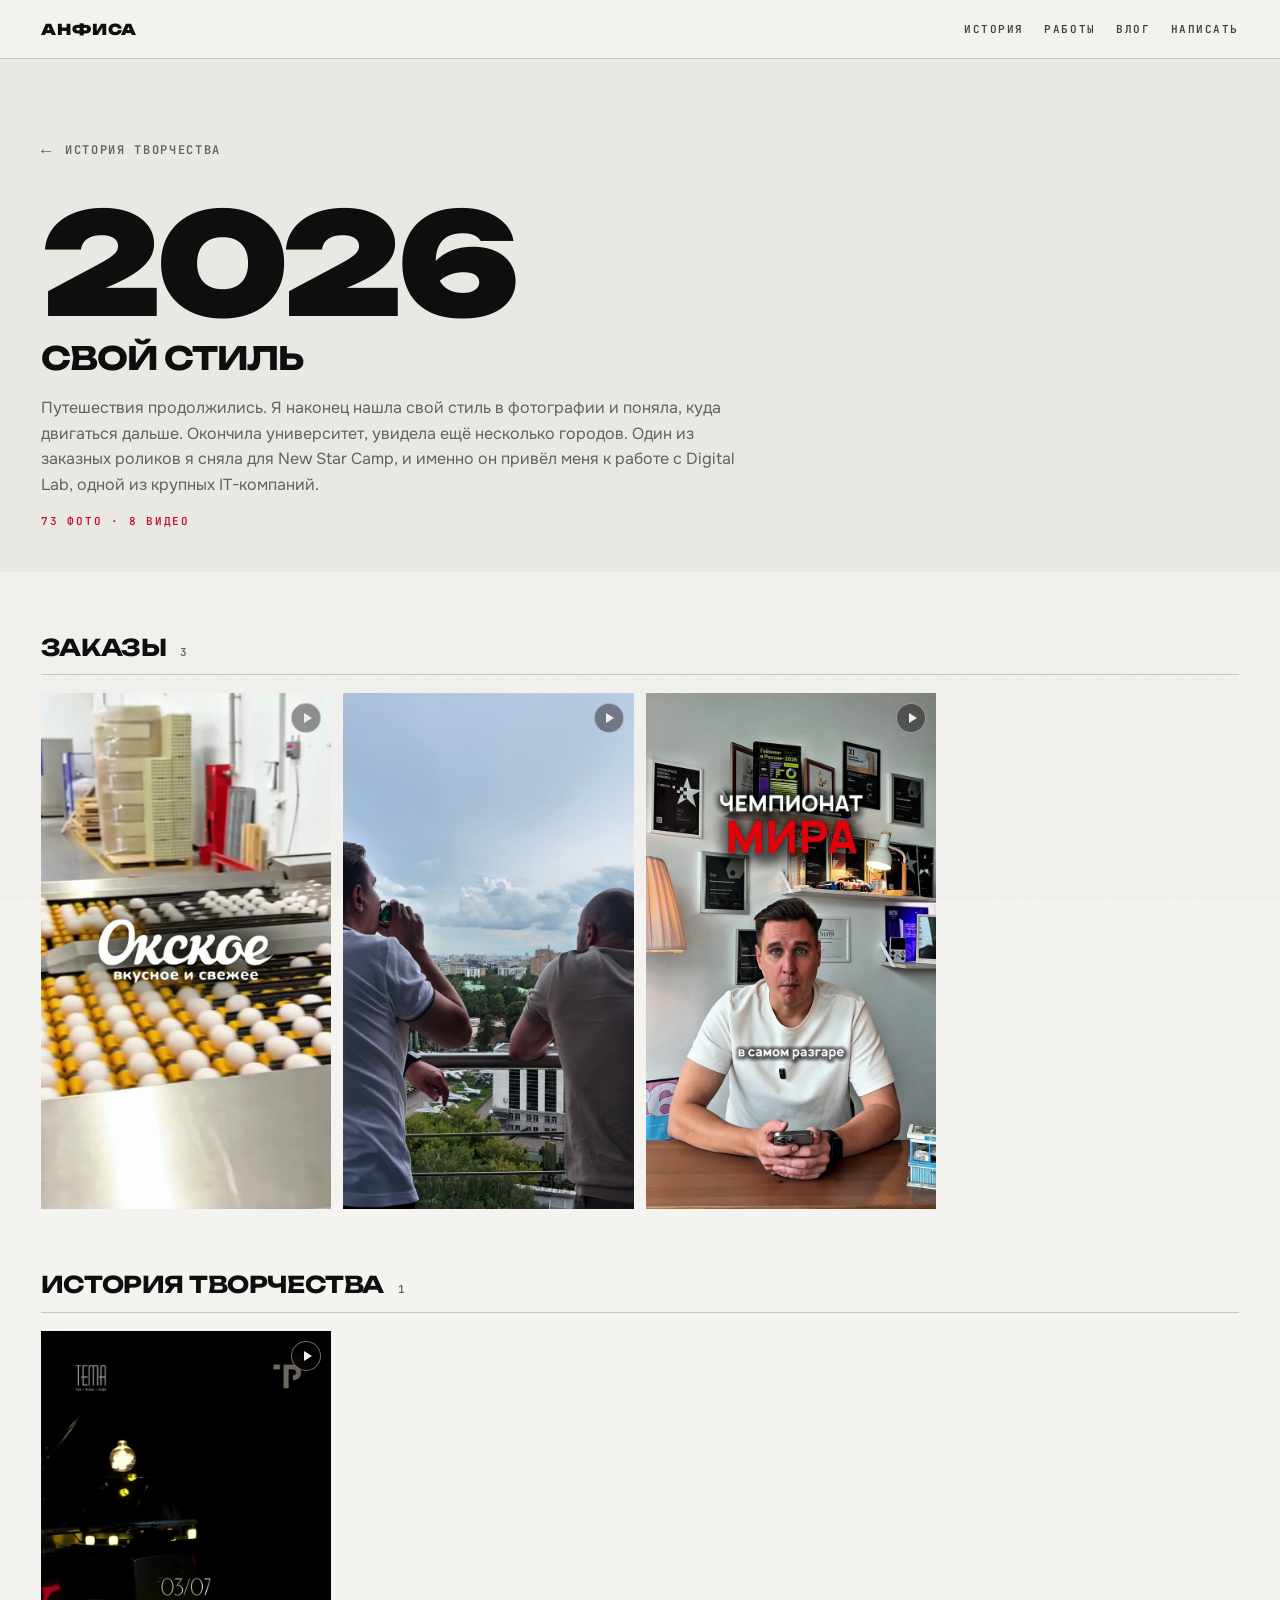
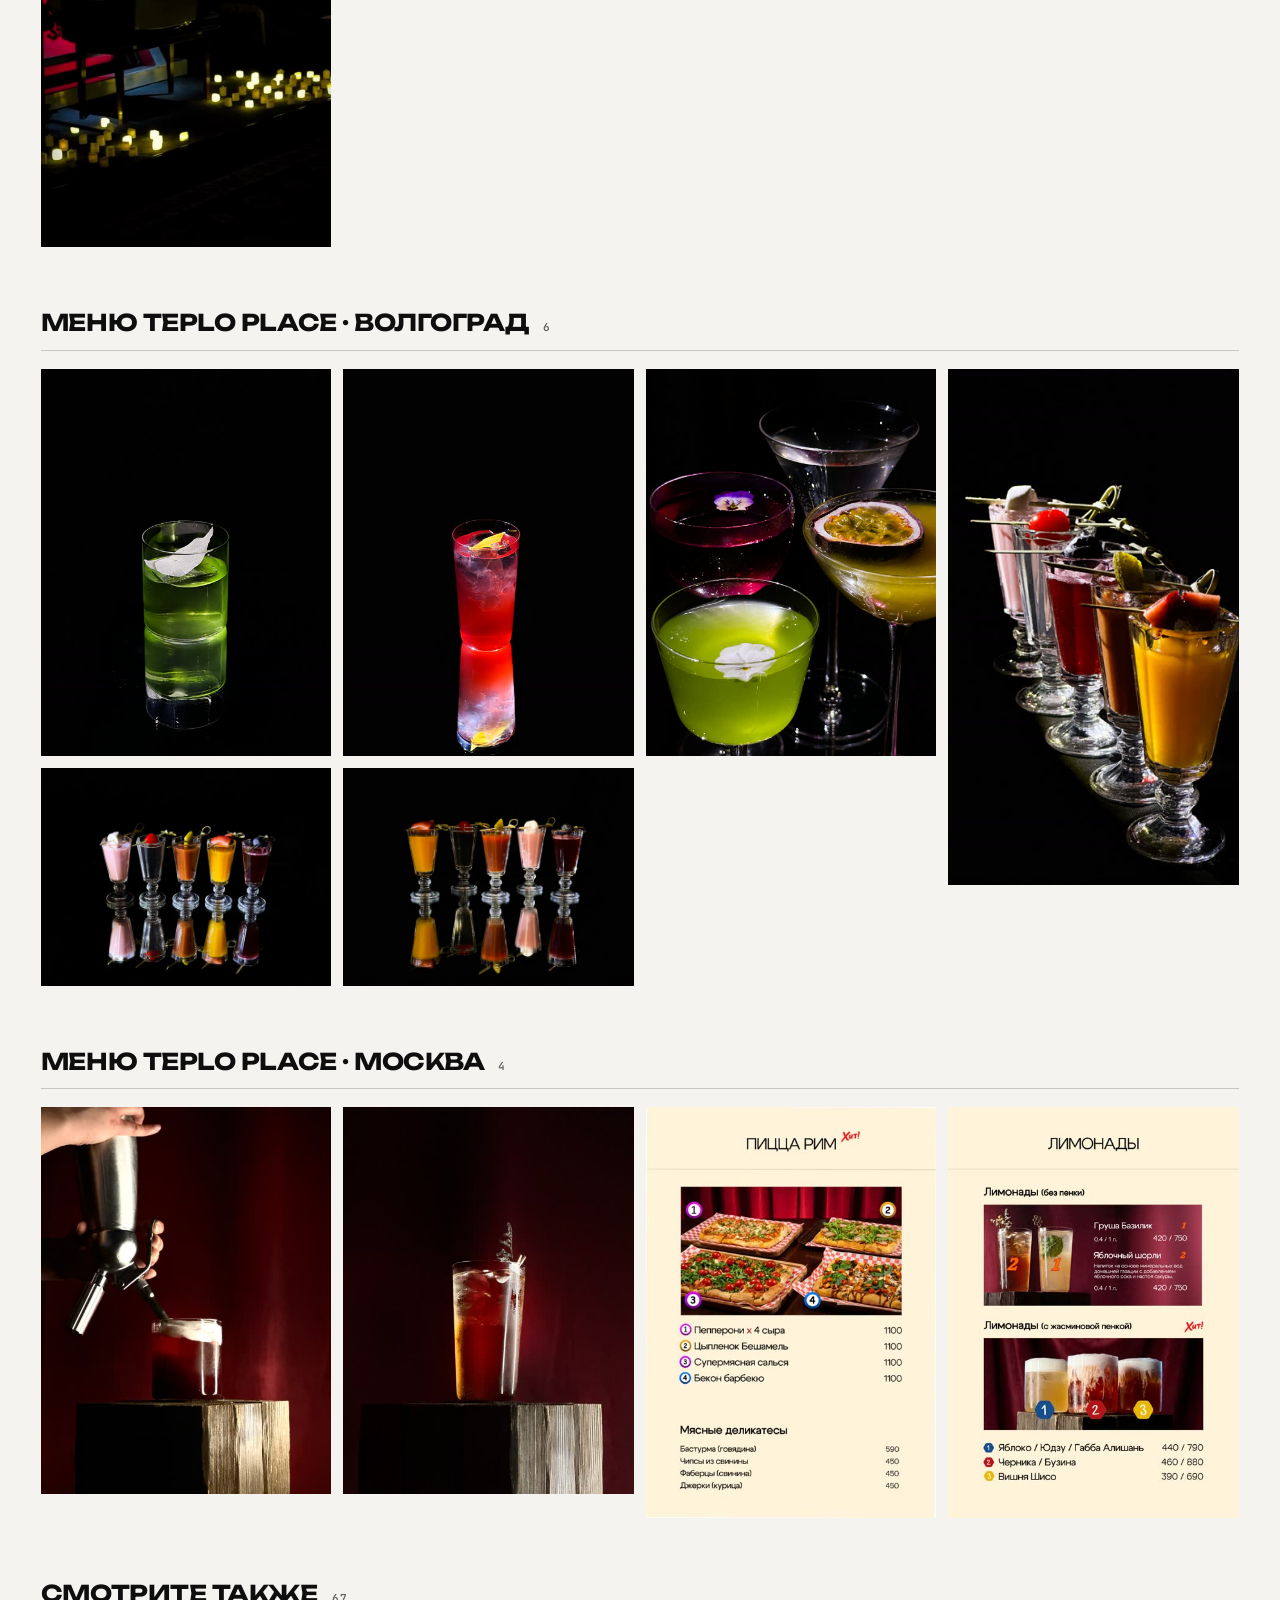
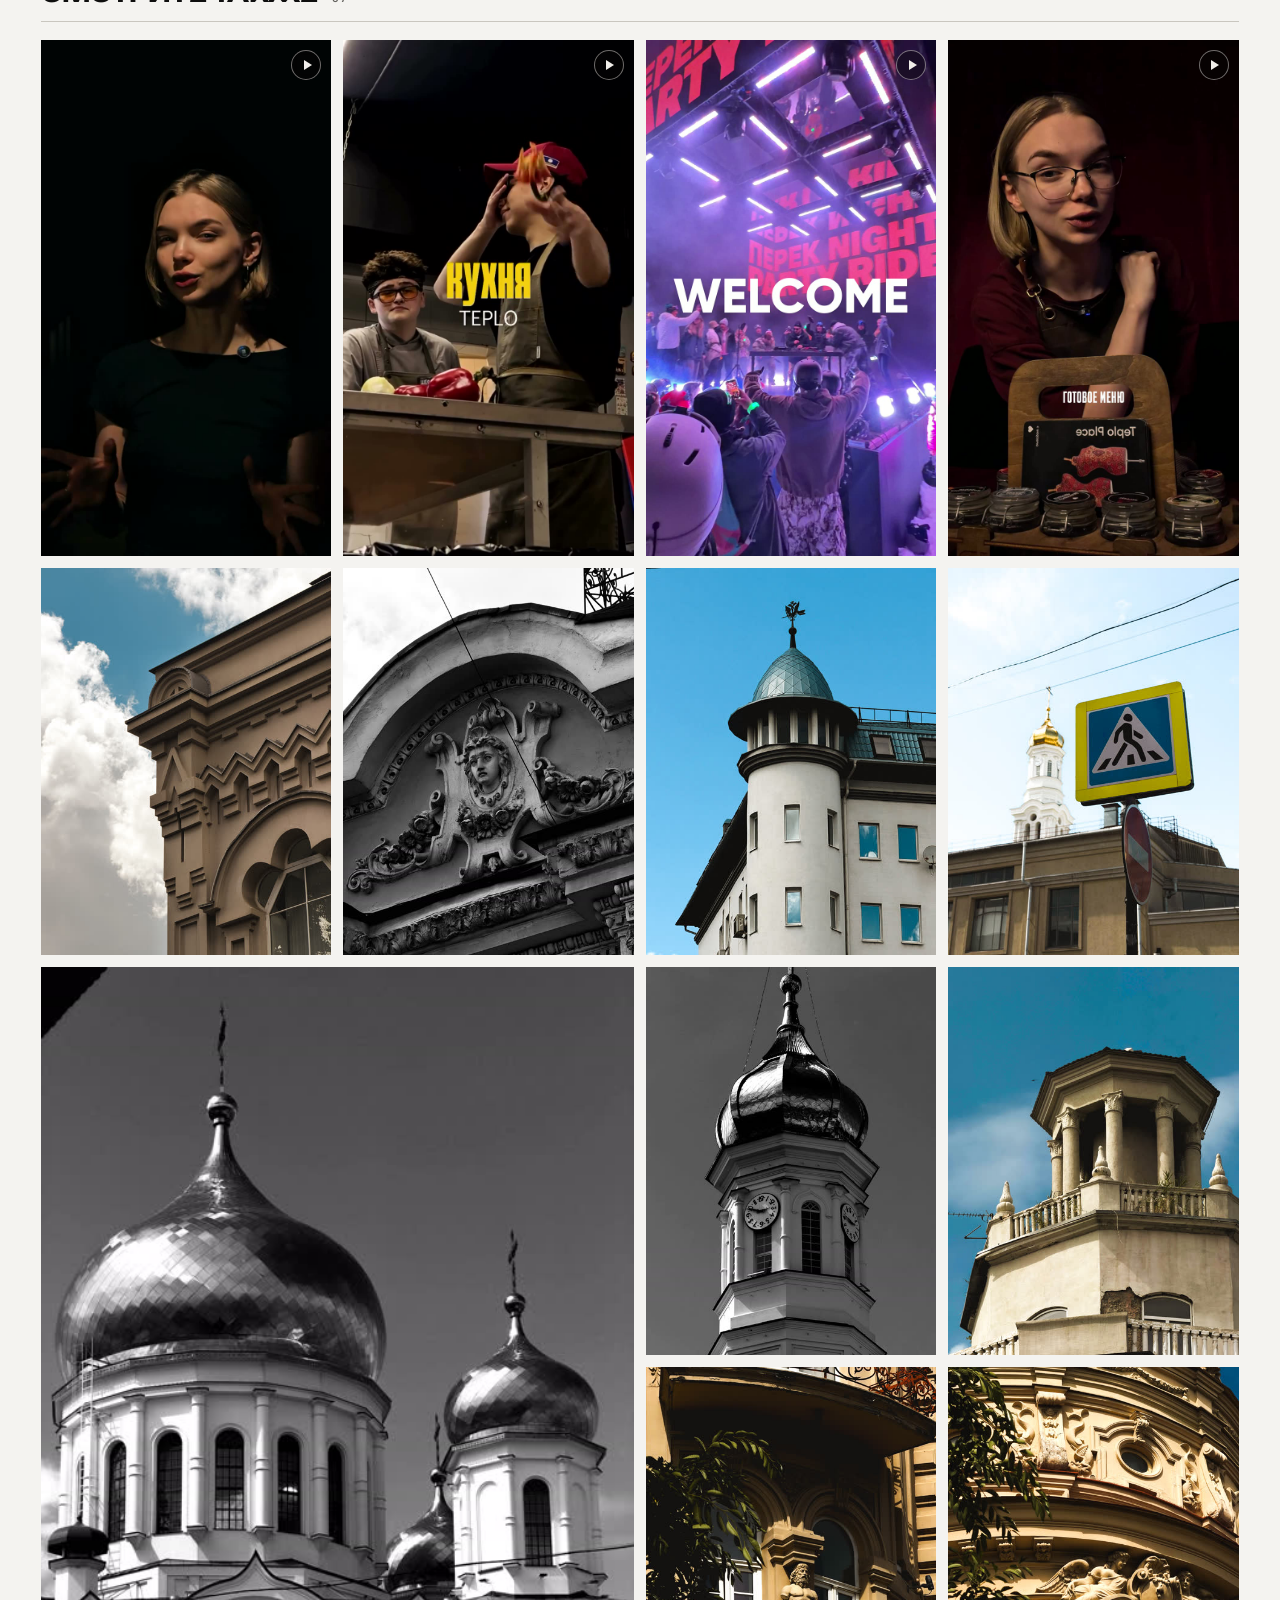
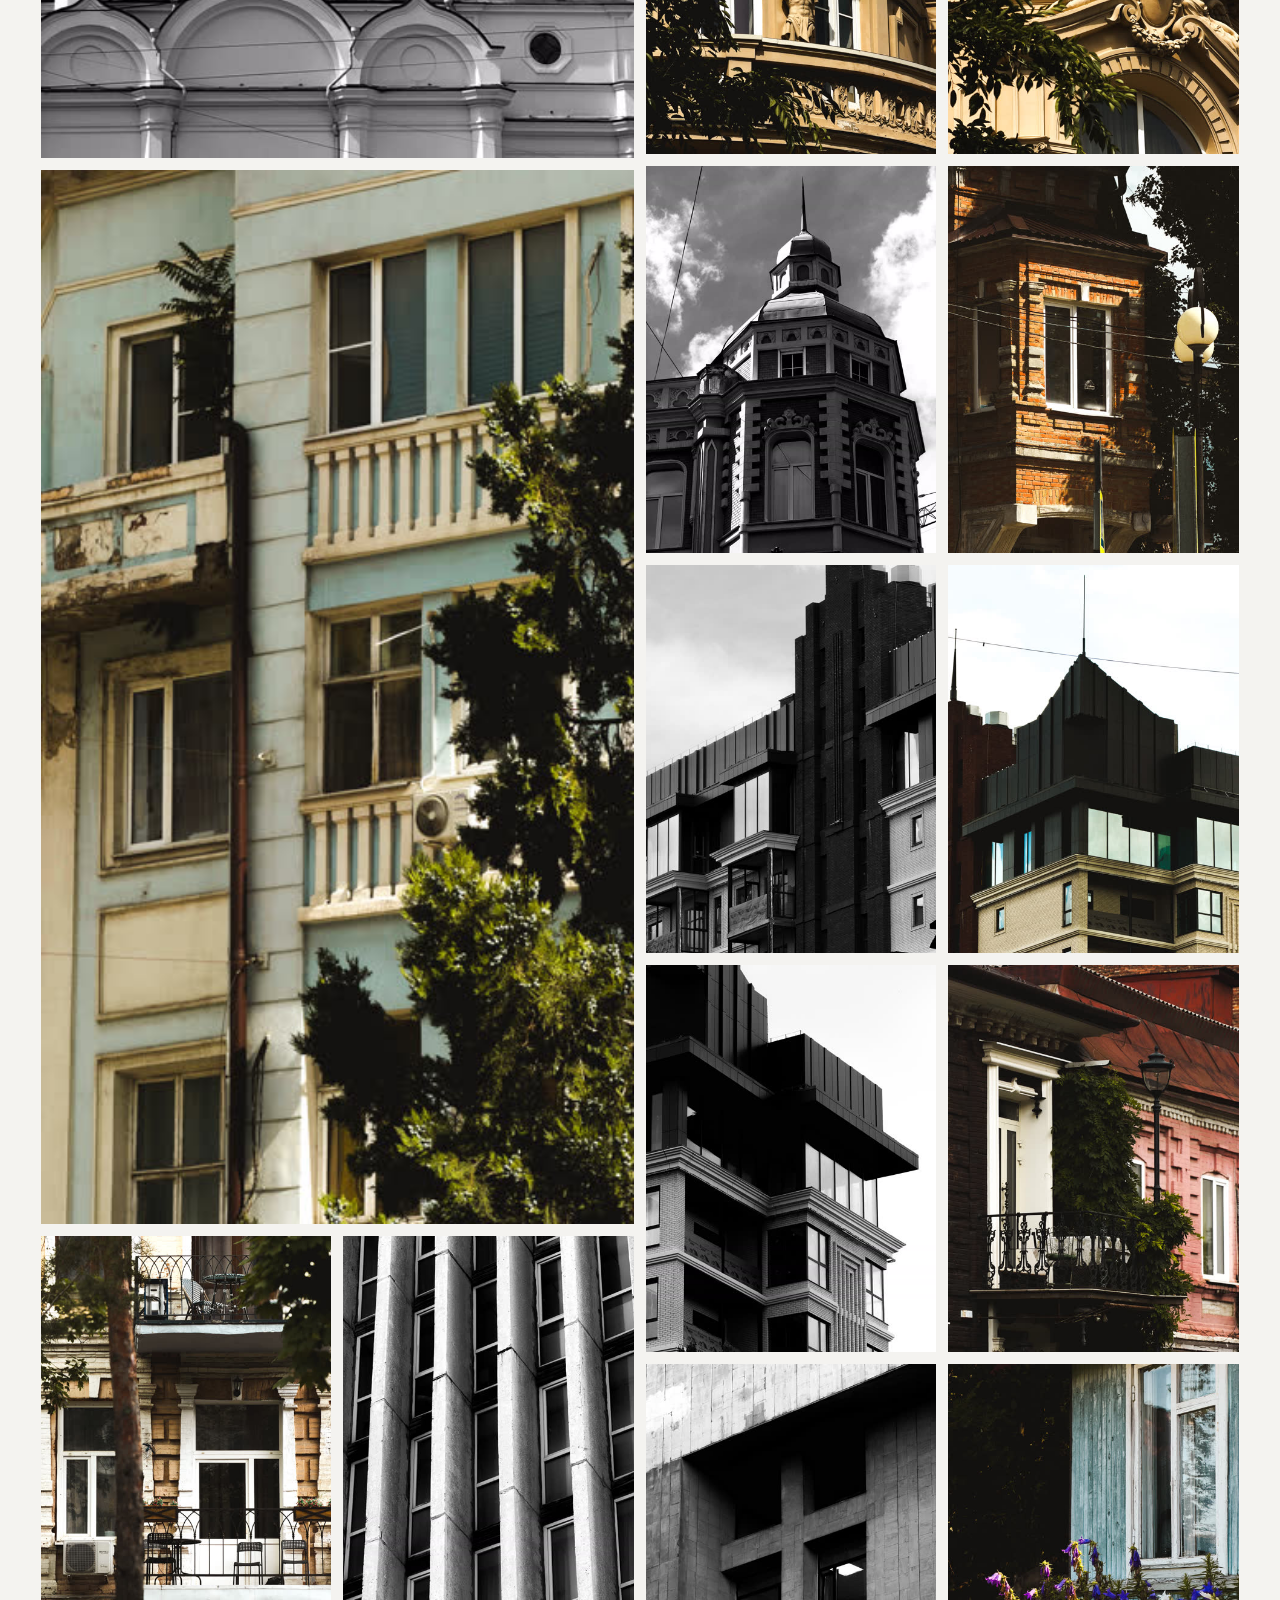
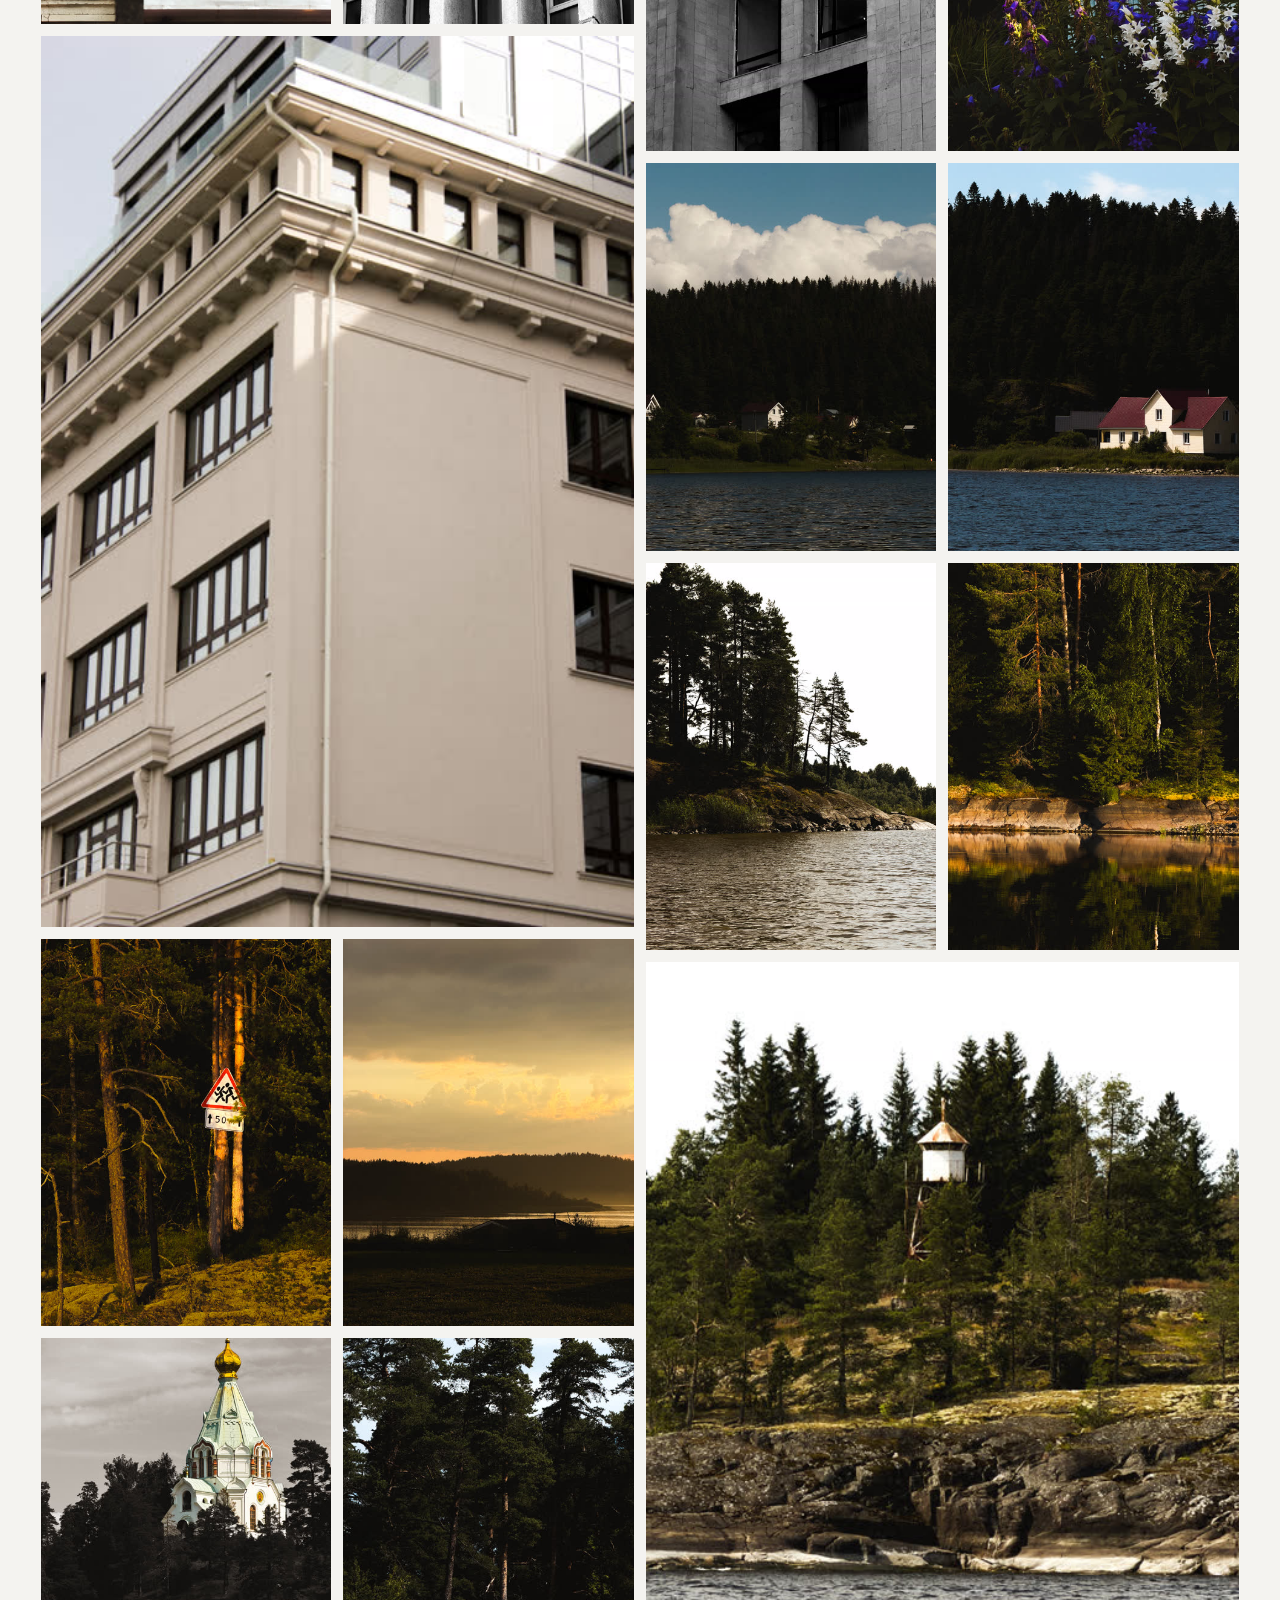
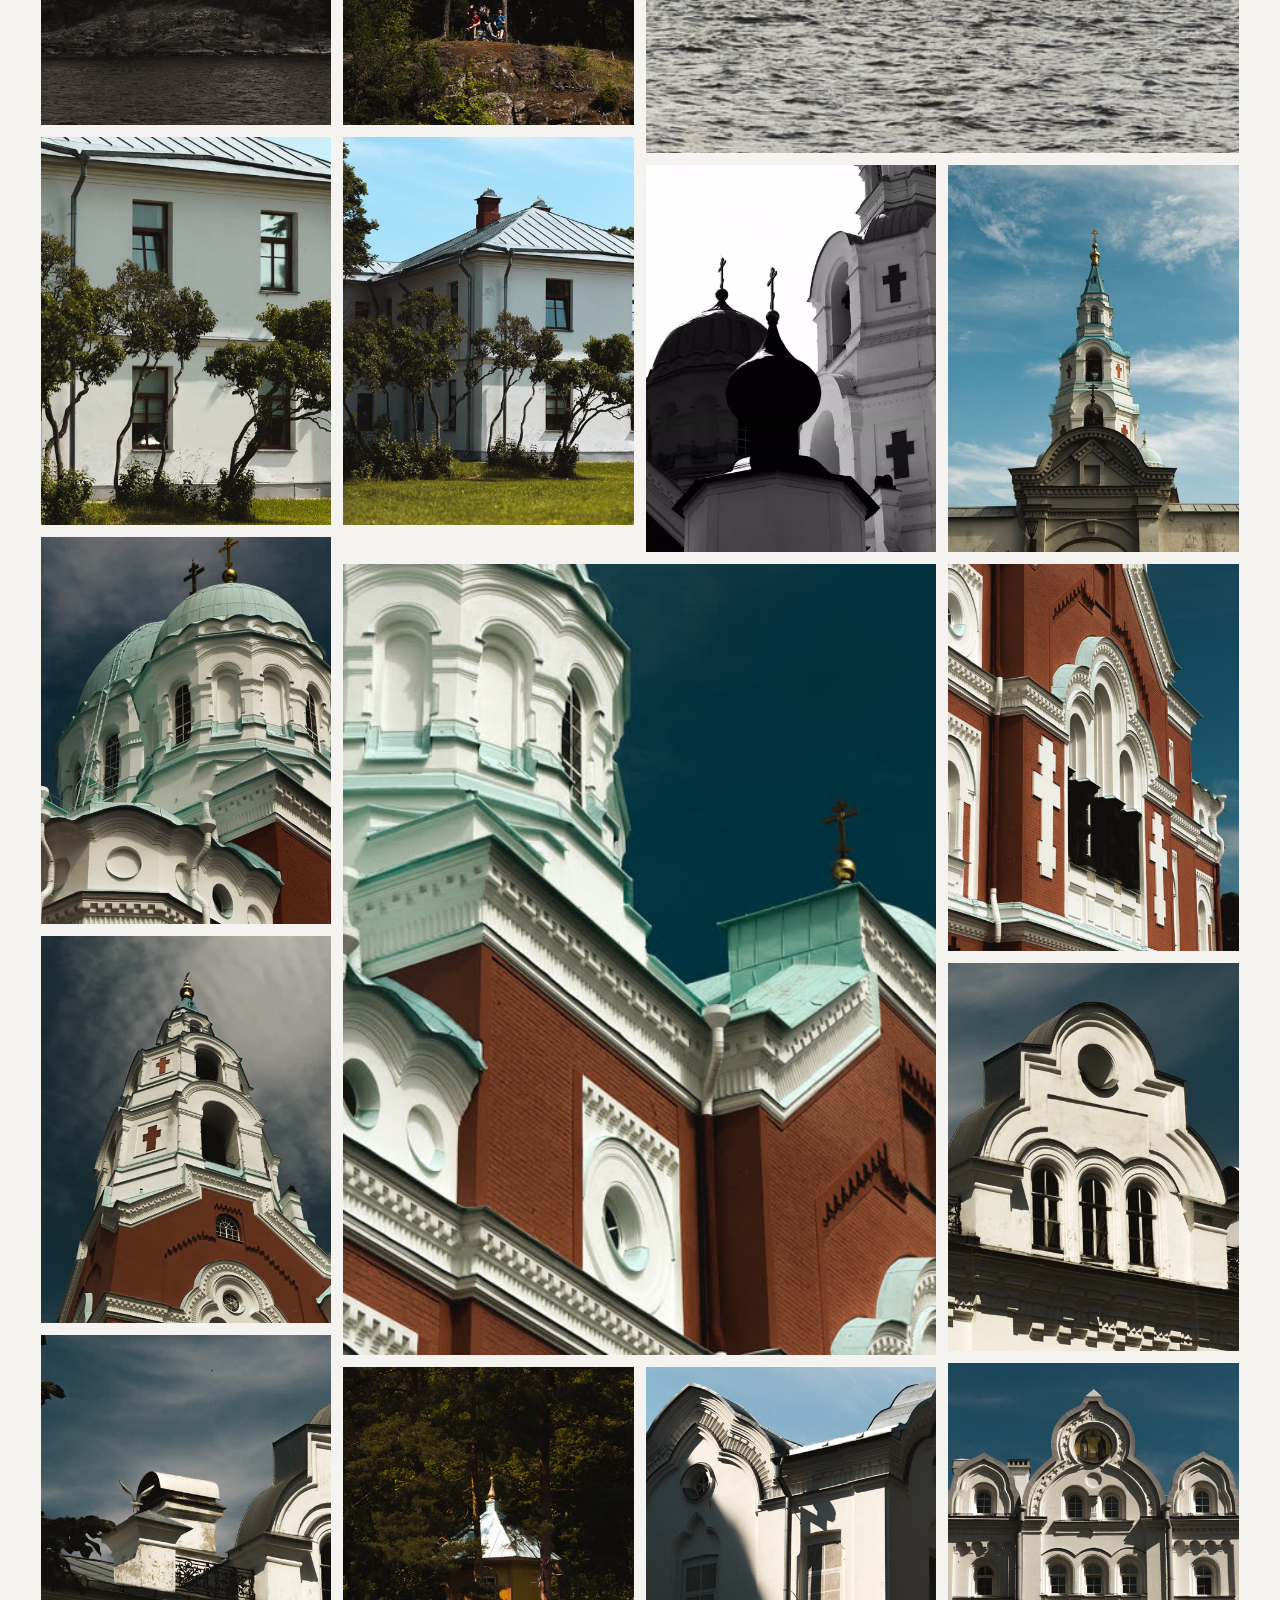
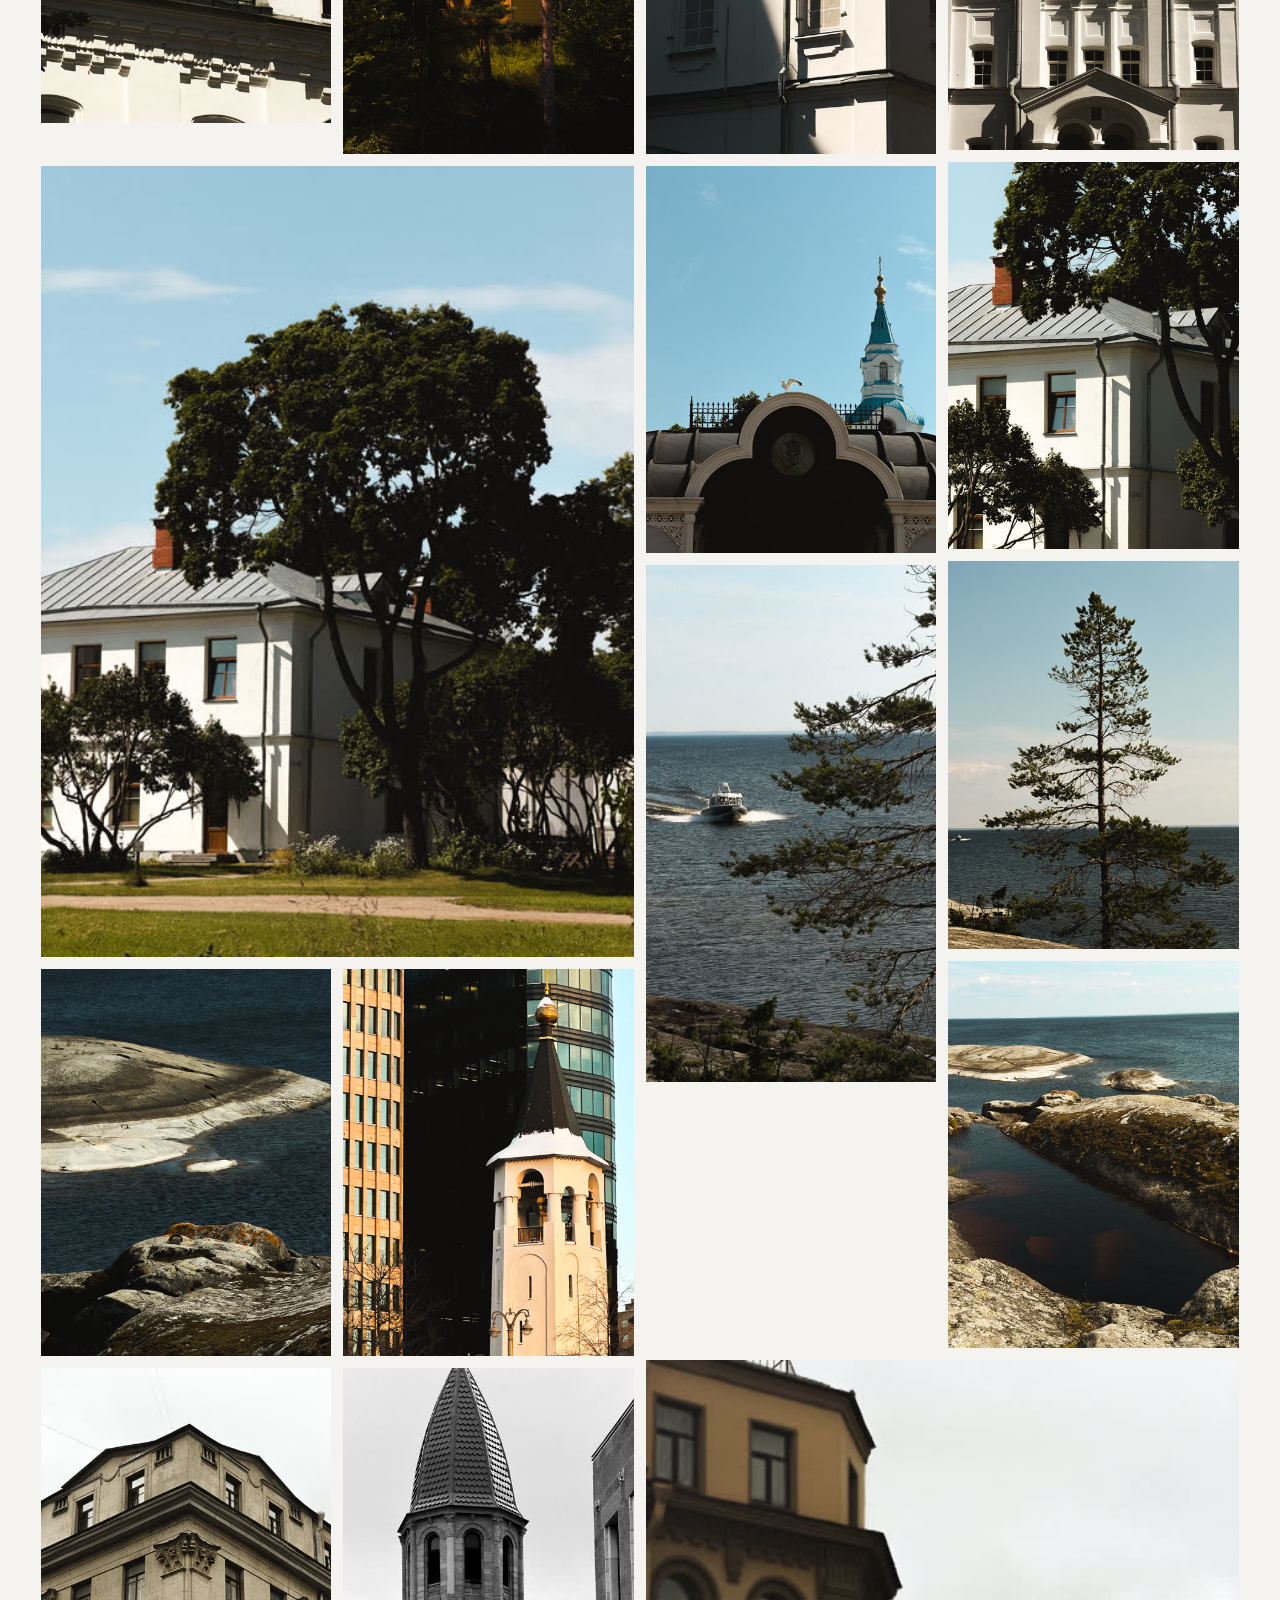
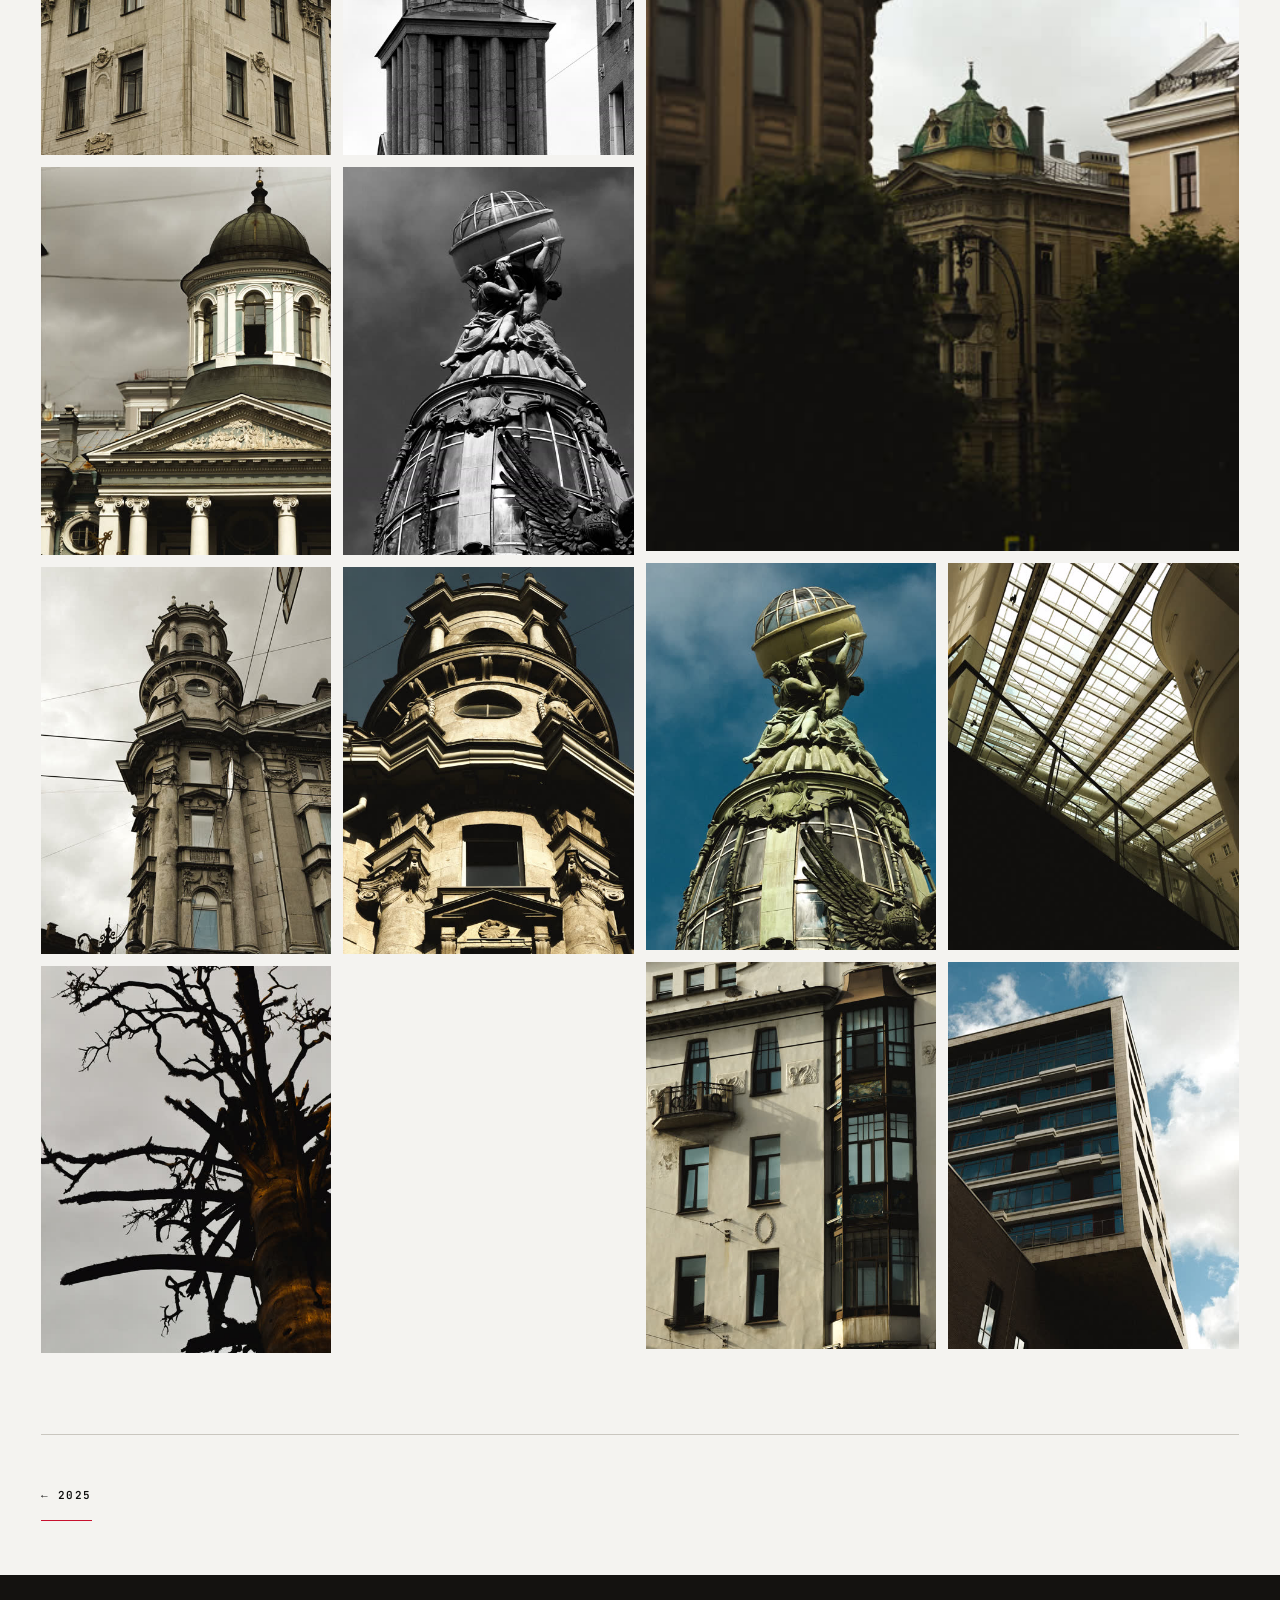
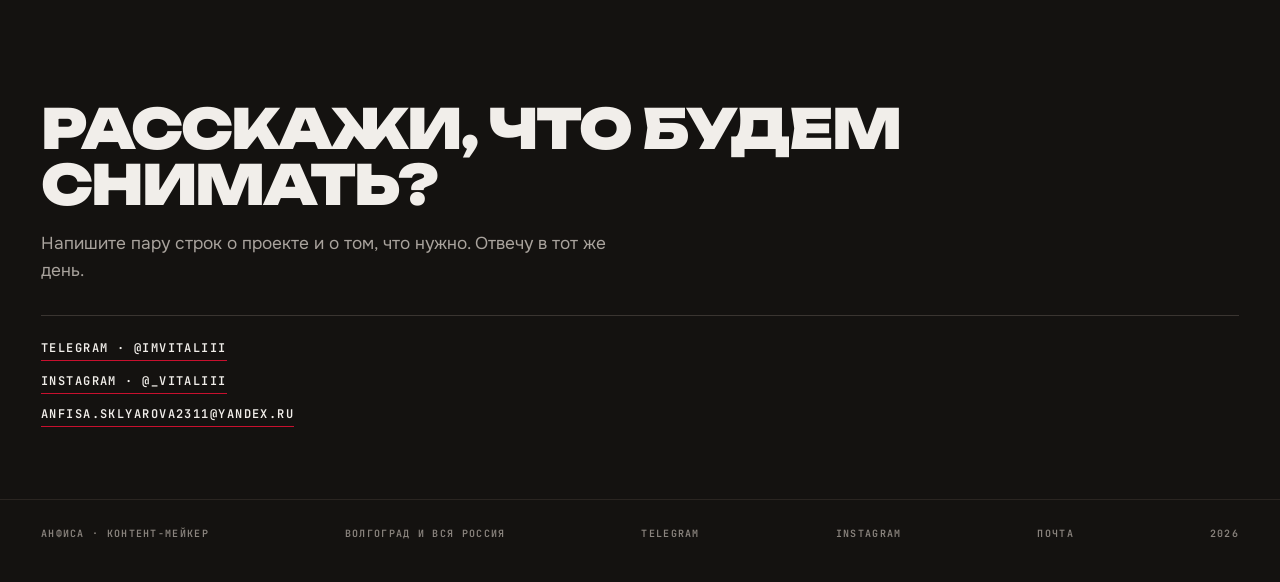
==== year.html @ 088d8d73 "Initial commit" ====
<!doctype html>
<html lang="ru">
<head>
<meta charset="utf-8">
<meta name="viewport" content="width=device-width, initial-scale=1">
<title>Год · Анфиса, дневник творчества</title>
<meta name="description" content="Работы Анфисы за год: фотографии и видео из дневника творчества.">
<meta name="theme-color" content="#F4F3F0">
<link rel="icon" href="data:image/svg+xml,%3Csvg xmlns='http://www.w3.org/2000/svg' viewBox='0 0 32 32'%3E%3Crect width='32' height='32' rx='7' fill='%23141210'/%3E%3Ccircle cx='16' cy='16' r='9' fill='none' stroke='%23F4F3F0' stroke-width='1.6'/%3E%3Cpath d='M13.5 11.6l7 4.4-7 4.4z' fill='%23C8102E'/%3E%3C/svg%3E">
<link rel="stylesheet" href="assets/fonts.css">
<link rel="stylesheet" href="assets/site.css">
</head>
<body class="page-year">
<a class="skip" href="#main">К содержанию</a>
<div class="grain" aria-hidden="true"></div>

<nav class="nav solid" id="nav">
  <div class="wrap nav-in">
    <a class="nav-mark" href="index.html">АНФИСА</a>
    <div class="nav-links">
      <a href="index.html#story">История</a>
      <a href="index.html#also" class="opt">Работы</a>
      <a href="index.html#vlog" class="opt">Влог</a>
      <a href="index.html#contact">Написать</a>
    </div>
  </div>
</nav>

<main id="main" tabindex="-1">

  <header class="year-head">
    <div class="wrap">
      <a class="year-back" href="index.html#story"><span class="year-back-arrow" aria-hidden="true">←</span>История творчества</a>
      <p class="year-num" id="yearTitle">2026</p>
      <h1 class="year-h1" id="yearHead">Год</h1>
      <p class="year-text" id="yearText"></p>
      <p class="year-count" id="yearCount"></p>
    </div>
  </header>

  <div class="wrap">
    <div id="yearFeed"></div>
    <nav class="year-nav" id="yearNav" aria-label="Соседние годы"></nav>
  </div>

  <section class="cta dark" id="contact">
    <div class="wrap">
      <h2 class="h2">Расскажи, что будем снимать?</h2>
      <p class="lede">Напишите пару строк о проекте и о том, что нужно. Отвечу в тот же день.</p>
      <div class="direct">
        <a href="https://t.me/Imvitaliii" target="_blank" rel="noopener">Telegram · @Imvitaliii</a>
        <a href="https://www.instagram.com/_vitaliii" target="_blank" rel="noopener">Instagram · @_vitaliii</a>
        <a href="mailto:anfisa.sklyarova2311@yandex.ru">anfisa.sklyarova2311@yandex.ru</a>
      </div>
    </div>
  </section>

</main>

<footer>
  <div class="wrap foot">
    <span>Анфиса · контент-мейкер</span>
    <span>Волгоград и вся Россия</span>
    <a href="https://t.me/Imvitaliii" target="_blank" rel="noopener">Telegram</a>
    <a href="https://www.instagram.com/_vitaliii" target="_blank" rel="noopener">Instagram</a>
    <a href="mailto:anfisa.sklyarova2311@yandex.ru">Почта</a>
    <span>2026</span>
  </div>
</footer>

<div class="viewer" id="viewer" role="dialog" aria-modal="true" aria-label="Просмотр работы"></div>

<script src="assets/data.js"></script>
<script src="assets/app.js" defer></script>
</body>
</html>
---- assets/fonts.css ----
@font-face{font-family:'Unbounded';font-style:normal;font-weight:700;font-display:swap;src:url('fonts/unbounded-700-cyrillic.woff2') format('woff2');unicode-range:U+0301, U+0400-045F, U+0490-0491, U+04B0-04B1, U+2116}
@font-face{font-family:'Unbounded';font-style:normal;font-weight:700;font-display:swap;src:url('fonts/unbounded-700-latin.woff2') format('woff2');unicode-range:U+0000-00FF, U+0131, U+0152-0153, U+02BB-02BC, U+02C6, U+02DA, U+02DC, U+0304, U+0308, U+0329, U+2000-206F, U+20AC, U+2122, U+2191, U+2193, U+2212, U+2215, U+FEFF, U+FFFD}
@font-face{font-family:'Unbounded';font-style:normal;font-weight:900;font-display:swap;src:url('fonts/unbounded-900-cyrillic.woff2') format('woff2');unicode-range:U+0301, U+0400-045F, U+0490-0491, U+04B0-04B1, U+2116}
@font-face{font-family:'Unbounded';font-style:normal;font-weight:900;font-display:swap;src:url('fonts/unbounded-900-latin.woff2') format('woff2');unicode-range:U+0000-00FF, U+0131, U+0152-0153, U+02BB-02BC, U+02C6, U+02DA, U+02DC, U+0304, U+0308, U+0329, U+2000-206F, U+20AC, U+2122, U+2191, U+2193, U+2212, U+2215, U+FEFF, U+FFFD}
@font-face{font-family:'Onest';font-style:normal;font-weight:400;font-display:swap;src:url('fonts/onest-400-cyrillic.woff2') format('woff2');unicode-range:U+0301, U+0400-045F, U+0490-0491, U+04B0-04B1, U+2116}
@font-face{font-family:'Onest';font-style:normal;font-weight:400;font-display:swap;src:url('fonts/onest-400-latin.woff2') format('woff2');unicode-range:U+0000-00FF, U+0131, U+0152-0153, U+02BB-02BC, U+02C6, U+02DA, U+02DC, U+0304, U+0308, U+0329, U+2000-206F, U+20AC, U+2122, U+2191, U+2193, U+2212, U+2215, U+FEFF, U+FFFD}
@font-face{font-family:'Onest';font-style:normal;font-weight:600;font-display:swap;src:url('fonts/onest-600-cyrillic.woff2') format('woff2');unicode-range:U+0301, U+0400-045F, U+0490-0491, U+04B0-04B1, U+2116}
@font-face{font-family:'Onest';font-style:normal;font-weight:600;font-display:swap;src:url('fonts/onest-600-latin.woff2') format('woff2');unicode-range:U+0000-00FF, U+0131, U+0152-0153, U+02BB-02BC, U+02C6, U+02DA, U+02DC, U+0304, U+0308, U+0329, U+2000-206F, U+20AC, U+2122, U+2191, U+2193, U+2212, U+2215, U+FEFF, U+FFFD}
@font-face{font-family:'JetBrains Mono';font-style:normal;font-weight:400;font-display:swap;src:url('fonts/jetbrains-mono-400-cyrillic.woff2') format('woff2');unicode-range:U+0301, U+0400-045F, U+0490-0491, U+04B0-04B1, U+2116}
@font-face{font-family:'JetBrains Mono';font-style:normal;font-weight:400;font-display:swap;src:url('fonts/jetbrains-mono-400-latin.woff2') format('woff2');unicode-range:U+0000-00FF, U+0131, U+0152-0153, U+02BB-02BC, U+02C6, U+02DA, U+02DC, U+0304, U+0308, U+0329, U+2000-206F, U+20AC, U+2122, U+2191, U+2193, U+2212, U+2215, U+FEFF, U+FFFD}
@font-face{font-family:'JetBrains Mono';font-style:normal;font-weight:600;font-display:swap;src:url('fonts/jetbrains-mono-600-cyrillic.woff2') format('woff2');unicode-range:U+0301, U+0400-045F, U+0490-0491, U+04B0-04B1, U+2116}
@font-face{font-family:'JetBrains Mono';font-style:normal;font-weight:600;font-display:swap;src:url('fonts/jetbrains-mono-600-latin.woff2') format('woff2');unicode-range:U+0000-00FF, U+0131, U+0152-0153, U+02BB-02BC, U+02C6, U+02DA, U+02DC, U+0304, U+0308, U+0329, U+2000-206F, U+20AC, U+2122, U+2191, U+2193, U+2212, U+2215, U+FEFF, U+FFFD}
@font-face{font-family:'Marck Script';font-style:normal;font-weight:400;font-display:swap;src:url('fonts/marck-script-400-cyrillic.woff2') format('woff2');unicode-range:U+0301, U+0400-045F, U+0490-0491, U+04B0-04B1, U+2116}
@font-face{font-family:'Marck Script';font-style:normal;font-weight:400;font-display:swap;src:url('fonts/marck-script-400-latin.woff2') format('woff2');unicode-range:U+0000-00FF, U+0131, U+0152-0153, U+02BB-02BC, U+02C6, U+02DA, U+02DC, U+0304, U+0308, U+0329, U+2000-206F, U+20AC, U+2122, U+2191, U+2193, U+2212, U+2215, U+FEFF, U+FFFD}
---- assets/site.css ----
/* ============================================================
   АНФИСА. Контент-мейкер
   Дневник творчества. Тёплое полотно, тёмные полосы, цвет живёт
   в кадрах. Ноль библиотек: всё едет на transform и opacity.
   ============================================================ */

*,*::before,*::after{margin:0;padding:0;box-sizing:border-box}

:root{
  --canvas:#F4F3F0;
  --panel:#EAE8E3;
  --dark:#141210;
  --dark-2:#1E1A17;
  --ink:#0E0E0E;
  --ink-soft:#63625E;
  --rule:#C9C6BF;
  --rule-strong:#8C8880;
  --bordeaux:#6E1420;
  --bordeaux-hover:#8A1A29;
  --red:#C8102E;
  --paper:#F1EEEA;
  --paper-soft:#A9A39D;

  --display:'Unbounded',Impact,'Arial Narrow',sans-serif;
  --body:'Onest',system-ui,sans-serif;
  --mono:'JetBrains Mono',ui-monospace,Consolas,monospace;
  --hand:'Marck Script','Segoe Script',cursive;

  --ease:cubic-bezier(.22,.61,.36,1);
  --ease-soft:cubic-bezier(.4,0,.2,1);

  --gut:clamp(16px,3.2vw,48px);
  --tshadow:0 1px 2px rgba(8,6,5,.9),0 3px 14px rgba(8,6,5,.75),0 12px 46px rgba(8,6,5,.7);
}

html,body{overflow-x:hidden;overflow-x:clip}
html{scroll-behavior:smooth;-webkit-text-size-adjust:100%}

/* Полоса прокрутки это часть макета, а не деталь браузера: прямоугольная,
   без скруглений и теней, в том же красном, что и все акценты.
   Порядок важен: если задать scrollbar-color, Chrome перестаёт слушать
   ::-webkit-scrollbar и рисует свой скруглённый ползунок. Поэтому свойство
   уходит только тем браузерам, где этих псевдоэлементов нет. */
::-webkit-scrollbar{width:12px;height:12px}
::-webkit-scrollbar-track{background:var(--panel)}
::-webkit-scrollbar-thumb{background:var(--red);border:0;border-radius:0}
::-webkit-scrollbar-thumb:hover{background:var(--bordeaux)}
::-webkit-scrollbar-corner{background:var(--panel)}
@supports not selector(::-webkit-scrollbar){
  html{scrollbar-width:auto;scrollbar-color:var(--red) var(--panel)}
}

body{
  background:var(--canvas);
  color:var(--ink);
  font-family:var(--body);
  font-size:clamp(15px,1.05vw,17px);
  line-height:1.6;
  -webkit-font-smoothing:antialiased;
}

img,video,svg{display:block;max-width:100%}
a{color:inherit}
::selection{background:var(--bordeaux);color:var(--canvas)}
:focus-visible{outline:2px solid var(--red);outline-offset:3px;border-radius:2px}

.skip{
  position:absolute;left:var(--gut);top:-100px;z-index:200;
  background:var(--ink);color:var(--canvas);padding:12px 18px;
  font:600 13px/1 var(--mono);letter-spacing:.06em;
  transition:top .2s var(--ease);
}
.skip:focus{top:12px}
.vh{position:absolute;width:1px;height:1px;overflow:hidden;clip:rect(0 0 0 0);white-space:nowrap}

/* одно зерно на всю страницу, на уровне шёпота */
.grain{
  position:fixed;inset:0;z-index:0;pointer-events:none;
  opacity:.42;mix-blend-mode:multiply;
  background-image:url("data:image/svg+xml,%3Csvg xmlns='http://www.w3.org/2000/svg' width='180' height='180'%3E%3Cfilter id='n'%3E%3CfeTurbulence type='fractalNoise' baseFrequency='.85' numOctaves='3'/%3E%3CfeColorMatrix type='saturate' values='0'/%3E%3C/filter%3E%3Crect width='180' height='180' filter='url(%23n)' opacity='.24'/%3E%3C/svg%3E");
}

/* ---------- шапка ---------- */
/* Шапка сидит в том же .wrap, что и весь контент: имя слева и ссылки справа
   встают ровно на края сетки, а не на края окна. */
.nav{
  position:fixed;top:0;left:0;right:0;z-index:100;
  font:600 11px/1 var(--mono);letter-spacing:.14em;text-transform:uppercase;
  color:var(--paper);
  transition:background .5s var(--ease-soft),border-color .5s var(--ease-soft),color .5s var(--ease-soft);
  border-bottom:1px solid transparent;
}
.nav-in{
  display:flex;align-items:center;justify-content:space-between;
  gap:20px;min-height:clamp(58px,6.4vh,70px);
}
.nav:not(.solid){text-shadow:0 1px 10px rgba(8,6,5,.8)}
.nav.solid{background:rgba(244,243,240,.93);backdrop-filter:blur(14px);border-bottom-color:var(--rule);color:var(--ink);text-shadow:none}
.nav-mark{font-family:var(--display);font-weight:900;font-size:15px;letter-spacing:.06em;text-decoration:none}
.nav-links{display:flex;gap:clamp(12px,1.6vw,26px);align-items:center}
.nav-links a{text-decoration:none;opacity:.78;transition:opacity .25s var(--ease)}
.nav-links a:hover{opacity:1}
@media (max-width:860px){.nav-links .opt{display:none}}

/* ============================================================
   01 ГЕРОЙ: слово между кадром и силуэтом
   Фон и вырезанный силуэт это один и тот же снимок, поэтому у них
   одинаковый object-fit и они совпадают пиксель в пиксель при любом
   размере окна. Между ними лежит ПОРТФОЛИО: буквы уходят Анфисе за
   спину, отсюда вся глубина. Плоской заливки здесь нет нигде.
   ============================================================ */
.hero{position:relative;background:var(--dark);isolation:isolate}
.hero-frame{position:relative;height:100svh;min-height:560px;overflow:hidden}

.hero-bg,.hero-cut{
  position:absolute;inset:0;width:100%;height:100%;
  object-fit:cover;object-position:50% 62%;
}
.hero-bg{z-index:1;filter:saturate(.92) contrast(1.04) brightness(.76)}
.hero-cut{z-index:3;filter:saturate(.98) contrast(1.03)}

/* Затемнение по краям: слово светлое, а красная стена за спиной яркая.
   Верх притушен сильнее, потому что именно там лежат буквы. */
.hero-veil{
  position:absolute;inset:0;z-index:2;pointer-events:none;
  background:
    linear-gradient(to bottom,rgba(10,8,7,.66) 0%,rgba(10,8,7,.3) 40%,rgba(10,8,7,.24) 64%,rgba(10,8,7,.88) 100%),
    radial-gradient(ellipse 120% 90% at 50% 44%,rgba(10,8,7,0) 38%,rgba(10,8,7,.58) 100%);
}

/* Слово во всю ширину сетки. Кегль подбирает скрипт под ширину .wrap,
   поэтому строка садится ровно между полями при любом окне; значение
   в vw это запасной вариант, пока шрифт ещё не измерен. */
.hero-band{position:absolute;z-index:2;left:0;right:0;top:clamp(76px,11vh,132px);pointer-events:none}
.hero-word{
  font-family:var(--display);font-weight:900;text-transform:uppercase;
  font-size:var(--hero-fs,11.4vw);line-height:.8;color:var(--paper);
}
.hero-word .hero-word-in{
  --ls:-.045em;
  display:inline-block;white-space:nowrap;
  letter-spacing:var(--ls);
  /* межбуквенное расстояние ставится и после последней литеры: без этой
     добавки строка при отрицательном трекинге вылезала бы за поле справа */
  padding-right:calc(var(--ls) * -1);
  /* короткая выдавленная грань вниз: объём без единого фильтра */
  text-shadow:
    0 1px 0 #8f8a85,0 2px 0 #7a756f,0 3px 0 #66615c,0 4px 0 #524e49,
    0 5px 0 #3f3c38,0 6px 0 #2e2b28,0 8px 14px rgba(8,6,5,.55),0 18px 40px rgba(8,6,5,.5);
}

/* Подпись, текст и нижняя строка живут в том же .wrap, что и весь сайт:
   левый край подписи совпадает с левым краем заголовков ниже по странице. */
.hero-front{position:absolute;z-index:4;inset:0;pointer-events:none;display:flex}
.hero-front>.wrap{
  width:100%;display:flex;flex-direction:column;justify-content:flex-end;
  padding-bottom:clamp(18px,3vh,30px);
}
.hero-copy{
  max-width:min(34ch,46vw);color:var(--paper);text-shadow:var(--tshadow);
  pointer-events:auto;margin-bottom:clamp(30px,7vh,74px);
}
.hero-sign{font-family:var(--hand);font-size:clamp(38px,5.6vw,76px);line-height:1;margin-bottom:14px}
.hero-lede{font-size:clamp(15px,1.35vw,20px);line-height:1.5}
.hero-copy .btn{margin-top:26px}

.hero-foot{
  display:flex;justify-content:space-between;gap:16px;flex-wrap:wrap;
  font:600 10px/1.4 var(--mono);letter-spacing:.16em;text-transform:uppercase;
  color:rgba(241,238,234,.72);text-shadow:0 1px 8px rgba(8,6,5,.8);
  pointer-events:auto;
}
.hero-foot a{text-decoration:none}
.hero-foot a:hover{color:var(--paper)}

/* На телефоне кадр вертикальный, а снимок горизонтальный: при cover Анфиса
   занимает экран целиком и закрывает слово. Поэтому кадр опускается вниз,
   сверху остаётся тёмная полоса под слово, а голова перекрывает только
   нижнюю грань литер, и приём с глубиной сохраняется. */
@media (max-width:860px){
  .hero-bg,.hero-cut{top:10%;height:90%;object-position:55% 100%}
  /* слово опускается к голове: на узком экране кадр стоит ниже, и без
     этого сдвига буквы висели бы отдельно от Анфисы */
  .hero-band{top:clamp(150px,25vh,240px)}
  .hero-copy{max-width:none}
  .hero-foot .opt{display:none}
}

/* Появление героя: слово стоит на месте с первого кадра, по нему сцена и
   читается. Оживают только силуэт и подпись. */
.hero-cut,.hero-copy>*{opacity:0}
body.ready .hero-cut{animation:cutIn 1.4s var(--ease) .1s forwards}
body.ready .hero-copy>*{animation:copyIn .9s var(--ease) forwards;animation-delay:calc(.42s + .1s * var(--i,0))}
@keyframes cutIn{from{opacity:0;transform:scale(1.06)}to{opacity:1;transform:none}}
@keyframes copyIn{from{opacity:0;transform:translateY(18px)}to{opacity:1;transform:none}}

/* ============================================================
   ОБЩИЕ ЭЛЕМЕНТЫ
   ============================================================ */
main{position:relative;z-index:1}
section{position:relative}
.wrap{max-width:1560px;margin:0 auto;padding:0 var(--gut)}

.kicker{
  font:600 11px/1 var(--mono);letter-spacing:.18em;text-transform:uppercase;
  color:var(--ink-soft);display:flex;align-items:center;gap:12px;
}
.kicker::after{content:"";height:1px;background:var(--rule);flex:1;transform:scaleX(var(--rule-x,0));transform-origin:left;transition:transform 1.1s var(--ease)}
.in .kicker::after{--rule-x:1}

.h2{
  font-family:var(--display);font-weight:900;text-transform:uppercase;
  font-size:clamp(27px,4.3vw,62px);line-height:1;letter-spacing:-.035em;margin-top:18px;
}
.lede{margin-top:18px;font-size:clamp(16px,1.35vw,21px);color:var(--ink-soft);max-width:52ch}

.rise{opacity:0;transform:translateY(26px);transition:opacity .85s var(--ease),transform .85s var(--ease)}
.in .rise{opacity:1;transform:none}
.in .rise:nth-child(2){transition-delay:.08s}
.in .rise:nth-child(3){transition-delay:.16s}
.in .rise:nth-child(4){transition-delay:.24s}
.in.settled .rise,
.in.settled .rise:nth-child(2),
.in.settled .rise:nth-child(3),
.in.settled .rise:nth-child(4){transition-delay:0s !important}

.btn{
  display:inline-flex;align-items:center;justify-content:center;gap:10px;
  background:var(--bordeaux);color:var(--paper);text-decoration:none;
  padding:15px 26px;border:0;cursor:pointer;
  font:600 12px/1 var(--mono);letter-spacing:.14em;text-transform:uppercase;
  transition:background .3s var(--ease),transform .3s var(--ease);
  text-shadow:none;
}
.btn:hover{background:var(--bordeaux-hover);transform:translateY(-2px)}
.btn.ghost{background:transparent;color:var(--ink);border:1px solid var(--rule-strong)}
.btn.ghost:hover{background:var(--ink);color:var(--canvas);border-color:var(--ink)}
.dark .btn.ghost{color:var(--paper);border-color:rgba(241,238,234,.45)}
.dark .btn.ghost:hover{background:var(--paper);color:var(--ink);border-color:var(--paper)}
@media (pointer:coarse){.btn{min-height:44px}}

.dark{background:var(--dark);color:var(--paper)}
.dark .kicker{color:var(--paper-soft)}
.dark .kicker::after{background:#3A3531}
.dark .lede{color:var(--paper-soft)}

/* значок ролика: единый для всех сеток */
.play-badge{
  position:absolute;top:10px;right:10px;z-index:2;width:30px;height:30px;
  border:1px solid rgba(241,238,234,.45);border-radius:50%;
  display:grid;place-items:center;background:rgba(8,6,5,.42);backdrop-filter:blur(6px);
  transition:background .3s var(--ease),border-color .3s var(--ease);
}
.play-badge::after{content:"";border-left:8px solid var(--paper);border-top:5px solid transparent;border-bottom:5px solid transparent;margin-left:3px}
.playing .play-badge{background:var(--red);border-color:var(--red)}
@media (pointer:coarse){.play-badge{width:44px;height:44px}}

.tag{
  position:absolute;left:10px;bottom:10px;z-index:2;
  font:600 10px/1 var(--mono);letter-spacing:.12em;text-transform:uppercase;
  background:rgba(8,6,5,.6);border:1px solid rgba(241,238,234,.22);color:var(--paper);
  padding:6px 8px;backdrop-filter:blur(8px);
}

/* ============================================================
   02 ВИДЕО
   ============================================================ */
.video{padding:clamp(80px,12vh,160px) 0}
.v-grid{
  display:grid;gap:clamp(14px,1.8vw,26px);margin-top:clamp(40px,6vh,72px);
  grid-template-columns:repeat(2,1fr);
}
@media (min-width:900px){.v-grid{grid-template-columns:repeat(4,1fr)}}
.v-card{
  position:relative;background:var(--dark-2);overflow:hidden;cursor:pointer;
  border:0;padding:0;width:100%;text-align:left;color:inherit;font:inherit;
  aspect-ratio:9/16;
}
.v-card img,.v-card video{width:100%;height:100%;object-fit:cover}
.v-card video{position:absolute;inset:0;opacity:0;transition:opacity .45s var(--ease)}
.v-card.playing video{opacity:1}
.v-card img{transition:transform 1.1s var(--ease)}
.v-card:hover img{transform:scale(1.04)}
.v-note{margin-top:26px;font:600 10px/1.6 var(--mono);letter-spacing:.12em;text-transform:uppercase;color:#7C7671}

/* ============================================================
   03 ИСТОРИЯ ТВОРЧЕСТВА: диск
   Окна сидят на общем колесе: у всех одна точка вращения далеко внизу,
   поэтому поворот колеса гонит их по дуге. Сам диск занимает блок во всю
   ширину и уходит вниз до его края, а тексты стоят поверх пластины.
   ============================================================ */
.story{padding:clamp(80px,12vh,150px) 0 0;overflow:hidden}
.disc-stage{
  position:relative;margin-top:clamp(36px,5vh,64px);
  display:grid;grid-template-columns:1fr;gap:26px;
}
@media (min-width:1180px){
  .disc-stage{
    grid-template-columns:minmax(230px,.95fr) minmax(0,2.4fr) minmax(210px,.85fr);
    /* Текст стоит вверху, вровень с открытым окном: там пластина ещё узкая,
       и строки идут по светлому полотну, задевая её только концами. */
    align-items:start;gap:clamp(20px,2.4vw,44px);
  }
  .story-left,.story-right{padding-top:clamp(16px,3.4vh,52px)}
  /* Пластина кладётся под все три колонки: тексты стоят на ней, а не рядом. */
  .disc{grid-area:1 / 1 / 2 / 4}
  .story-left{grid-area:1 / 1 / 2 / 2}
  .story-right{grid-area:1 / 3 / 2 / 4}
}

.disc{
  position:relative;overflow:hidden;
  --seg-w:clamp(170px,20vw,290px);
  /* Точка вращения лежит далеко внизу, поэтому соседнее окно уезжает вбок
     примерно на полторы своей ширины и не наползает на активное. */
  --R:calc(var(--seg-w) * 2.62);
  --step:40deg;
  /* Диск обрезан по нижнему краю блока почти на самой широкой своей части:
     так он читается как тяжёлая пластина, вставшая из-за края страницы. */
  height:calc(var(--seg-w) * 2.55);
  order:-1;
}
@media (min-width:1180px){.disc{order:0}}
/* На узком экране диск шире страницы: он выходит за поля до самых краёв
   окна, иначе круг упирался бы в отступы и читался прямоугольником. */
@media (max-width:1179px){
  .disc{margin-left:calc(-1 * var(--gut));margin-right:calc(-1 * var(--gut))}
}

.wheel{position:absolute;left:50%;top:0;width:0;height:0}

/* Сама пластина: круг с прорезями через каждый сегмент и бордовым теплом
   сверху. Радиус меньше расстояния до окон, поэтому край диска проходит под
   ними, а активное окно поднимается над дугой. */
.plate{
  --pr:calc(var(--R) - 150px);
  position:absolute;left:50%;top:var(--R);
  width:calc(2 * var(--pr));height:calc(2 * var(--pr));
  margin-left:calc(-1 * var(--pr));margin-top:calc(-1 * var(--pr));
  border-radius:50%;
  background:
    radial-gradient(circle at 50% 6%,rgba(110,20,32,.55) 0%,rgba(110,20,32,0) 38%),
    repeating-conic-gradient(from calc(-.5 * var(--step)),rgba(244,243,240,.07) 0deg calc(var(--step) - .6deg),rgba(160,155,146,.55) calc(var(--step) - .6deg) var(--step)),
    radial-gradient(circle at 50% 40%,#241F1B 0%,#151110 72%);
  /* пластина крутится по накопленному счётчику поворотов, а не по номеру
     года: иначе переход с последнего окна на первое отматывал бы её назад */
  transform:rotate(calc(-1 * var(--turn,0) * var(--step)));
  transition:transform .85s var(--ease);
  box-shadow:0 -18px 60px rgba(8,6,5,.3) inset,0 0 0 1px rgba(244,243,240,.13) inset,0 26px 70px rgba(8,6,5,.22);
}
/* Ось диска: видна только верхней половиной, нижнюю срезает край блока. */
.plate::after{
  content:"";position:absolute;left:50%;top:50%;width:11%;height:11%;
  margin:-5.5% 0 0 -5.5%;border-radius:50%;
  background:radial-gradient(circle at 50% 40%,#2E2823 0%,#171310 70%);
  box-shadow:0 0 0 1px rgba(244,243,240,.16),0 0 0 12px rgba(110,20,32,.16);
}
.seg{
  position:absolute;top:14px;left:calc(var(--seg-w) / -2);z-index:1;
  width:var(--seg-w);height:calc(var(--seg-w) * 1.34);
  transform-origin:50% calc(var(--R) - 14px);
  transform:rotate(calc(var(--pos,0) * var(--step)));
  transition:transform .85s var(--ease),opacity .5s var(--ease);
  border:0;padding:0;background:none;font:inherit;color:inherit;cursor:pointer;
}
.seg-in{
  /* блок, а не инлайн: у инлайнового предка абсолютные потомки считают
     ширину от разорванных строчных боксов, и видео вставало половиной окна */
  position:relative;display:block;width:100%;height:100%;overflow:hidden;
  background:var(--dark-2);
  box-shadow:0 18px 44px rgba(8,6,5,.34);
  transition:filter .6s var(--ease),transform .6s var(--ease);
  filter:grayscale(1) brightness(.66) contrast(1.05);
  transform:scale(.92);
}
.seg img,.seg video{width:100%;height:100%;object-fit:cover}
.seg video{position:absolute;inset:0;opacity:0;transition:opacity .5s var(--ease)}
.seg.playing video{opacity:1}
.seg[data-on]{z-index:3}
.seg[data-on] .seg-in{filter:none;transform:scale(1);box-shadow:0 26px 60px rgba(8,6,5,.45)}
.seg[data-far]{opacity:0;pointer-events:none}
.seg-year{
  position:absolute;left:0;right:0;bottom:0;z-index:2;
  padding:26px 10px 12px;text-align:center;
  font:600 11px/1.4 var(--mono);letter-spacing:.18em;color:var(--paper);
  background:linear-gradient(to top,rgba(8,6,5,.82),rgba(8,6,5,0));
}
/* уголки рамки кадрирования на активном окне */
.seg-marks{position:absolute;inset:8px;z-index:2;opacity:0;transition:opacity .5s var(--ease)}
.seg[data-on] .seg-marks{opacity:1}
.seg-marks i{position:absolute;width:16px;height:16px;border:0 solid var(--red)}
.seg-marks i:nth-child(1){top:0;left:0;border-top-width:1.5px;border-left-width:1.5px}
.seg-marks i:nth-child(2){top:0;right:0;border-top-width:1.5px;border-right-width:1.5px}
.seg-marks i:nth-child(3){bottom:0;left:0;border-bottom-width:1.5px;border-left-width:1.5px}
.seg-marks i:nth-child(4){bottom:0;right:0;border-bottom-width:1.5px;border-right-width:1.5px}

/* дуга с подписью по нижнему краю диска */
.arc{position:absolute;left:50%;transform:translateX(-50%);bottom:clamp(30px,5.5vh,64px);width:min(720px,86%);z-index:3;pointer-events:none;opacity:.62}
.arc text{font:600 11px var(--mono);letter-spacing:.3em;fill:rgba(244,243,240,.85);text-transform:uppercase}

/* Тексты стоят поверх диска. Под ними лежит мягкое кремовое пятно: на
   светлом полотне его не видно вовсе, а на пластине и на соседних окнах
   оно расчищает строкам место, будто диск светится сквозь них. */
.story-left,.story-right{position:relative;z-index:2}
.story-left::before,.story-right::before{
  content:"";position:absolute;z-index:-1;inset:-30px -46px -34px -46px;pointer-events:none;
  background:radial-gradient(115% 100% at 22% 46%,var(--canvas) 0%,rgba(244,243,240,.94) 42%,rgba(244,243,240,0) 100%);
}
.story-right::before{background:radial-gradient(115% 100% at 78% 46%,var(--canvas) 0%,rgba(244,243,240,.94) 42%,rgba(244,243,240,0) 100%)}
.story-left>*,.story-right>*{text-shadow:0 0 12px var(--canvas),0 0 5px var(--canvas)}
.st{display:none}
.st.on{display:block;animation:copyIn .6s var(--ease) both}
.st-year{font:600 12px/1 var(--mono);letter-spacing:.2em;color:var(--red)}
.st h3{font-family:var(--display);font-weight:900;text-transform:uppercase;font-size:clamp(20px,2vw,30px);line-height:1.06;letter-spacing:-.03em;margin:12px 0 14px}
.st p{color:var(--ink-soft);font-size:clamp(14px,1.05vw,16px)}
.story-right{text-align:left}
@media (min-width:1180px){.story-right{text-align:right}}
.st-count{font:600 11px/1.9 var(--mono);letter-spacing:.14em;text-transform:uppercase;color:var(--ink-soft)}
.st-link{
  display:inline-flex;align-items:center;gap:8px;margin-top:16px;
  font:600 11px/1 var(--mono);letter-spacing:.14em;text-transform:uppercase;
  text-decoration:none;border-bottom:1px solid var(--red);padding-bottom:7px;
  transition:color .3s var(--ease)
}
.st-link:hover{color:var(--bordeaux)}

/* ============================================================
   04 СМОТРИТЕ ТАКЖЕ: стена
   ============================================================ */
.also{padding:clamp(70px,10vh,140px) 0 clamp(80px,12vh,160px);background:var(--panel)}
.chips{display:flex;flex-wrap:wrap;gap:8px;margin-top:clamp(28px,4vh,44px)}
.chip{
  border:1px solid var(--rule-strong);background:transparent;cursor:pointer;
  padding:10px 16px;font:600 11px/1 var(--mono);letter-spacing:.14em;text-transform:uppercase;
  color:var(--ink);transition:background .25s var(--ease),color .25s var(--ease),border-color .25s var(--ease);
}
.chip:hover{border-color:var(--ink)}
.chip[aria-pressed="true"]{background:var(--ink);color:var(--canvas);border-color:var(--ink)}
@media (pointer:coarse){.chip{min-height:44px}}

/* Кладка: каждая работа ложится в самую короткую колонку, поэтому колонки
   заканчиваются вровень и внизу не остаётся дыры. Часть работ занимает две
   колонки, и стена перестаёт быть идеальной мозаикой. Размеры считает
   скрипт по настоящей пропорции кадра, поэтому рамка при наведении идёт
   ровно по краю снимка, а не по пустому боксу вокруг него. */
.wall{
  position:relative;display:block;
  --cols:4;--wall-gap:clamp(10px,1.1vw,16px);
  margin-top:clamp(24px,3vh,38px);
}
@media (max-width:1200px){.wall{--cols:3}}
@media (max-width:700px){.wall{--cols:2}}
.cell{
  position:absolute;top:0;left:0;overflow:hidden;
  border:0;padding:0;background:var(--canvas);cursor:pointer;
}
.cell img,.cell video{width:100%;height:100%;display:block;object-fit:cover}
.cell video{position:absolute;inset:0;opacity:0;transition:opacity .4s var(--ease)}
.cell.playing video{opacity:1}
.cell::after{
  content:"";position:absolute;inset:0;pointer-events:none;
  box-shadow:inset 0 0 0 1.5px var(--red);opacity:0;transition:opacity .3s var(--ease);
}
.cell:hover::after{opacity:1}
.cell.hide{display:none}
.wall-more{display:flex;justify-content:center;margin-top:34px}

/* ============================================================
   05 ВЛОГ
   ============================================================ */
.vlog{position:relative;overflow:hidden;background:var(--dark);color:var(--paper);isolation:isolate}
.vlog-bg{position:absolute;inset:0;z-index:0;width:100%;height:100%;object-fit:cover;opacity:.5}
.vlog::before{
  content:"";position:absolute;inset:0;z-index:1;
  background:linear-gradient(to right,rgba(10,8,7,.92) 0%,rgba(10,8,7,.62) 52%,rgba(10,8,7,.4) 100%);
}
.vlog .wrap{position:relative;z-index:2;padding-top:clamp(90px,15vh,190px);padding-bottom:clamp(90px,15vh,190px)}
.vlog .kicker{color:var(--paper-soft)}
.vlog .kicker::after{background:#3A3531}
.vlog-copy{max-width:44ch}
.vlog-copy p{margin-top:20px;font-size:clamp(16px,1.4vw,21px);text-shadow:var(--tshadow)}
.vlog-cta{display:flex;flex-wrap:wrap;gap:16px;align-items:center;margin-top:32px}
.vlog-note{font:600 10px/1.6 var(--mono);letter-spacing:.12em;text-transform:uppercase;color:var(--paper-soft);max-width:34ch}

/* ============================================================
   06 ВОПРОСЫ
   ============================================================ */
.faq{padding:clamp(80px,12vh,160px) 0}
.qs{margin-top:clamp(36px,5vh,70px);border-top:1px solid var(--rule)}
details{border-bottom:1px solid var(--rule)}
summary{
  list-style:none;cursor:pointer;padding:clamp(18px,2.6vh,26px) 0;
  display:flex;justify-content:space-between;gap:18px;align-items:baseline;
  font-size:clamp(16px,1.45vw,22px);font-weight:600;
  transition:color .3s var(--ease);
}
summary::-webkit-details-marker{display:none}
summary:hover{color:var(--bordeaux)}
summary .pm{flex:0 0 auto;position:relative;width:16px;height:16px;margin-top:6px;transition:transform .45s var(--ease)}
summary .pm::before,summary .pm::after{content:"";position:absolute;background:currentColor;transition:transform .45s var(--ease)}
summary .pm::before{top:7px;left:0;width:16px;height:1.5px}
summary .pm::after{left:7px;top:0;width:1.5px;height:16px}
/* Плюс поворачивается на четверть и остаётся одной чертой: вертикальный
   штрих встаёт горизонтально, горизонтальный уходит. */
details[open] summary .pm{transform:rotate(90deg);color:var(--red)}
details[open] summary .pm::before{transform:scaleX(0)}
/* Ответ открывается и закрывается движением: обёртке скрипт ставит высоту,
   а браузер доводит её до нуля и обратно. Без обёртки створка щёлкает. */
.qa{overflow:hidden;height:0;transition:height .45s var(--ease)}
details[open] .qa{height:auto}
.qa p{
  padding-bottom:clamp(18px,2.6vh,26px);color:var(--ink-soft);max-width:62ch;
  opacity:0;transform:translateY(-8px);
  transition:opacity .4s var(--ease) .06s,transform .4s var(--ease) .06s;
}
details[open] .qa p{opacity:1;transform:none}

/* ============================================================
   07 ФОРМА
   ============================================================ */
.cta{padding:clamp(80px,12vh,170px) 0 clamp(60px,8vh,110px)}
.cta-grid{display:grid;grid-template-columns:1fr;gap:clamp(30px,4vw,70px);margin-top:clamp(34px,5vh,64px)}
@media (min-width:900px){.cta-grid{grid-template-columns:minmax(0,4fr) minmax(0,6fr)}}
form{display:grid;gap:16px}
label{display:block;font:600 10px/1 var(--mono);letter-spacing:.15em;text-transform:uppercase;color:var(--paper-soft);margin-bottom:8px}
input,textarea{
  width:100%;background:transparent;border:0;border-bottom:1px solid #4A443F;
  color:var(--paper);font-family:var(--body);font-size:16px;padding:10px 0;
  transition:border-color .3s var(--ease);
}
input:hover,textarea:hover{border-bottom-color:#6E665F}
input:focus,textarea:focus{outline:none;border-bottom-color:var(--red)}
textarea{resize:vertical;min-height:82px}
.form-foot{display:flex;flex-wrap:wrap;gap:16px;align-items:center;margin-top:8px}
.form-note{font:600 10px/1.5 var(--mono);letter-spacing:.1em;text-transform:uppercase;color:#8A847E}
.sent{display:none;border:1px solid #4A443F;padding:22px;font-size:17px}
.sent.show{display:block}
form.done{display:none}
.direct{margin-top:30px;padding-top:26px;border-top:1px solid #3A3531;display:grid;gap:14px;justify-items:start}
.direct a{
  display:inline-flex;align-items:center;gap:10px;
  font:600 12px/1 var(--mono);letter-spacing:.12em;text-transform:uppercase;
  text-decoration:none;color:var(--paper);border-bottom:1px solid var(--red);padding-bottom:6px;
  transition:color .3s var(--ease);
}
.direct a:hover{color:var(--red)}

footer{background:var(--dark);color:#8A847E;padding:0 0 40px}
.foot{display:flex;flex-wrap:wrap;gap:16px;justify-content:space-between;align-items:center;border-top:1px solid #2A2521;padding-top:26px}
.foot span,.foot a{font:600 10px/1.6 var(--mono);letter-spacing:.13em;text-transform:uppercase;text-decoration:none}
.foot a:hover{color:var(--paper)}

/* ============================================================
   ПРОСМОТР КАДРА И РОЛИКА
   ============================================================ */
.viewer{
  position:fixed;inset:0;z-index:300;display:none;
  background:rgba(8,6,5,.94);backdrop-filter:blur(10px);
  padding:clamp(48px,7vh,80px) var(--gut);
}
.viewer.open{display:grid;place-items:center;animation:copyIn .35s var(--ease) both}
.viewer figure{position:relative;max-width:min(1400px,100%);max-height:100%;display:grid;place-items:center}
.viewer img,.viewer video{max-width:100%;max-height:calc(100svh - clamp(150px,22vh,230px));object-fit:contain;background:#0B0908}
.viewer figcaption{
  margin-top:14px;text-align:center;
  font:600 10px/1.6 var(--mono);letter-spacing:.14em;text-transform:uppercase;color:var(--paper-soft);
}
.v-close,.v-prev,.v-next,.v-sound{
  position:absolute;z-index:2;border:1px solid rgba(241,238,234,.35);
  background:rgba(8,6,5,.55);color:var(--paper);cursor:pointer;
  font:600 11px/1 var(--mono);letter-spacing:.12em;text-transform:uppercase;
  padding:0 14px;height:44px;min-width:44px;display:inline-flex;align-items:center;gap:8px;justify-content:center;
  backdrop-filter:blur(8px);transition:background .25s var(--ease),border-color .25s var(--ease);
}
.v-close:hover,.v-prev:hover,.v-next:hover,.v-sound:hover{background:var(--red);border-color:var(--red)}
.v-close{top:calc(-1 * clamp(38px,6vh,60px));right:0}
.v-sound{top:calc(-1 * clamp(38px,6vh,60px));left:0}
.v-prev{left:0;top:50%;transform:translateY(-50%)}
.v-next{right:0;top:50%;transform:translateY(-50%)}
body.locked{overflow:hidden}

/* ============================================================
   REDUCED MOTION
   ============================================================ */
@media (prefers-reduced-motion:reduce){
  html{scroll-behavior:auto}
  *,*::before,*::after{
    animation-duration:.001ms !important;animation-iteration-count:1 !important;
    transition-duration:.001ms !important;transition-delay:0ms !important;
  }
  .rise{opacity:1;transform:none}
  .kicker::after{--rule-x:1}
  .hero-cut,.hero-copy>*{opacity:1}
  .grain{display:none}
  .v-prev,.v-next{transform:translateY(-50%)}
}

/* вкладка скрыта: всё замирает */
body.paused *,body.paused *::before,body.paused *::after{animation-play-state:paused !important}

/* ============================================================
   СТРАНИЦА ГОДА
   ============================================================ */
.page-year{padding-top:0}
.year-head{padding:clamp(96px,14vh,170px) 0 clamp(30px,5vh,56px);background:var(--panel)}
/* Ссылка назад раньше была строчкой в одиннадцать пикселей, и попасть по
   стрелке мышью было почти невозможно. Теперь это кнопка во всю высоту
   пальца, и нажимается вся, вместе со стрелкой. */
.year-back{
  display:inline-flex;align-items:center;gap:12px;
  min-height:48px;padding:14px 20px;margin-left:-20px;
  text-decoration:none;
  font:600 12px/1 var(--mono);letter-spacing:.14em;text-transform:uppercase;color:var(--ink-soft);
  transition:color .3s var(--ease),background .3s var(--ease);
}
.year-back-arrow{font-size:17px;line-height:1;transition:transform .3s var(--ease)}
.year-back:hover{color:var(--red);background:rgba(200,16,46,.07)}
.year-back:hover .year-back-arrow{transform:translateX(-5px)}
.year-nav .st-link{min-height:44px;align-items:center}
.year-num{
  margin-top:26px;font-family:var(--display);font-weight:900;
  font-size:clamp(52px,11vw,150px);line-height:.9;letter-spacing:-.05em;color:var(--ink);
}
.year-h1{
  font-family:var(--display);font-weight:700;text-transform:uppercase;
  font-size:clamp(20px,2.5vw,36px);line-height:1.08;letter-spacing:-.03em;margin-top:14px;
}
.year-text{margin-top:20px;max-width:66ch;font-size:clamp(15px,1.25vw,19px);color:var(--ink-soft)}
.year-count{margin-top:18px;font:600 11px/1 var(--mono);letter-spacing:.16em;text-transform:uppercase;color:var(--red)}

.grp{margin-top:clamp(46px,7vh,88px)}
.grp-head{display:flex;flex-wrap:wrap;gap:14px;align-items:baseline;padding-bottom:14px;border-bottom:1px solid var(--rule)}
.grp-head h2{font-family:var(--display);font-weight:700;text-transform:uppercase;font-size:clamp(17px,1.8vw,26px);line-height:1.1;letter-spacing:-.02em}
.grp-count{font:600 11px/1 var(--mono);letter-spacing:.14em;color:var(--ink-soft)}
.grp-note{
  margin-left:auto;font:600 10px/1.5 var(--mono);letter-spacing:.1em;text-transform:uppercase;
  color:var(--ink-soft);border:1px solid var(--rule);padding:6px 9px;
}
.grp .wall{margin-top:clamp(16px,2vh,26px)}

.year-nav{
  display:flex;justify-content:space-between;gap:20px;
  margin:clamp(56px,9vh,110px) 0 clamp(40px,6vh,80px);
  padding-top:26px;border-top:1px solid var(--rule);
}
.year-nav:empty{display:none}
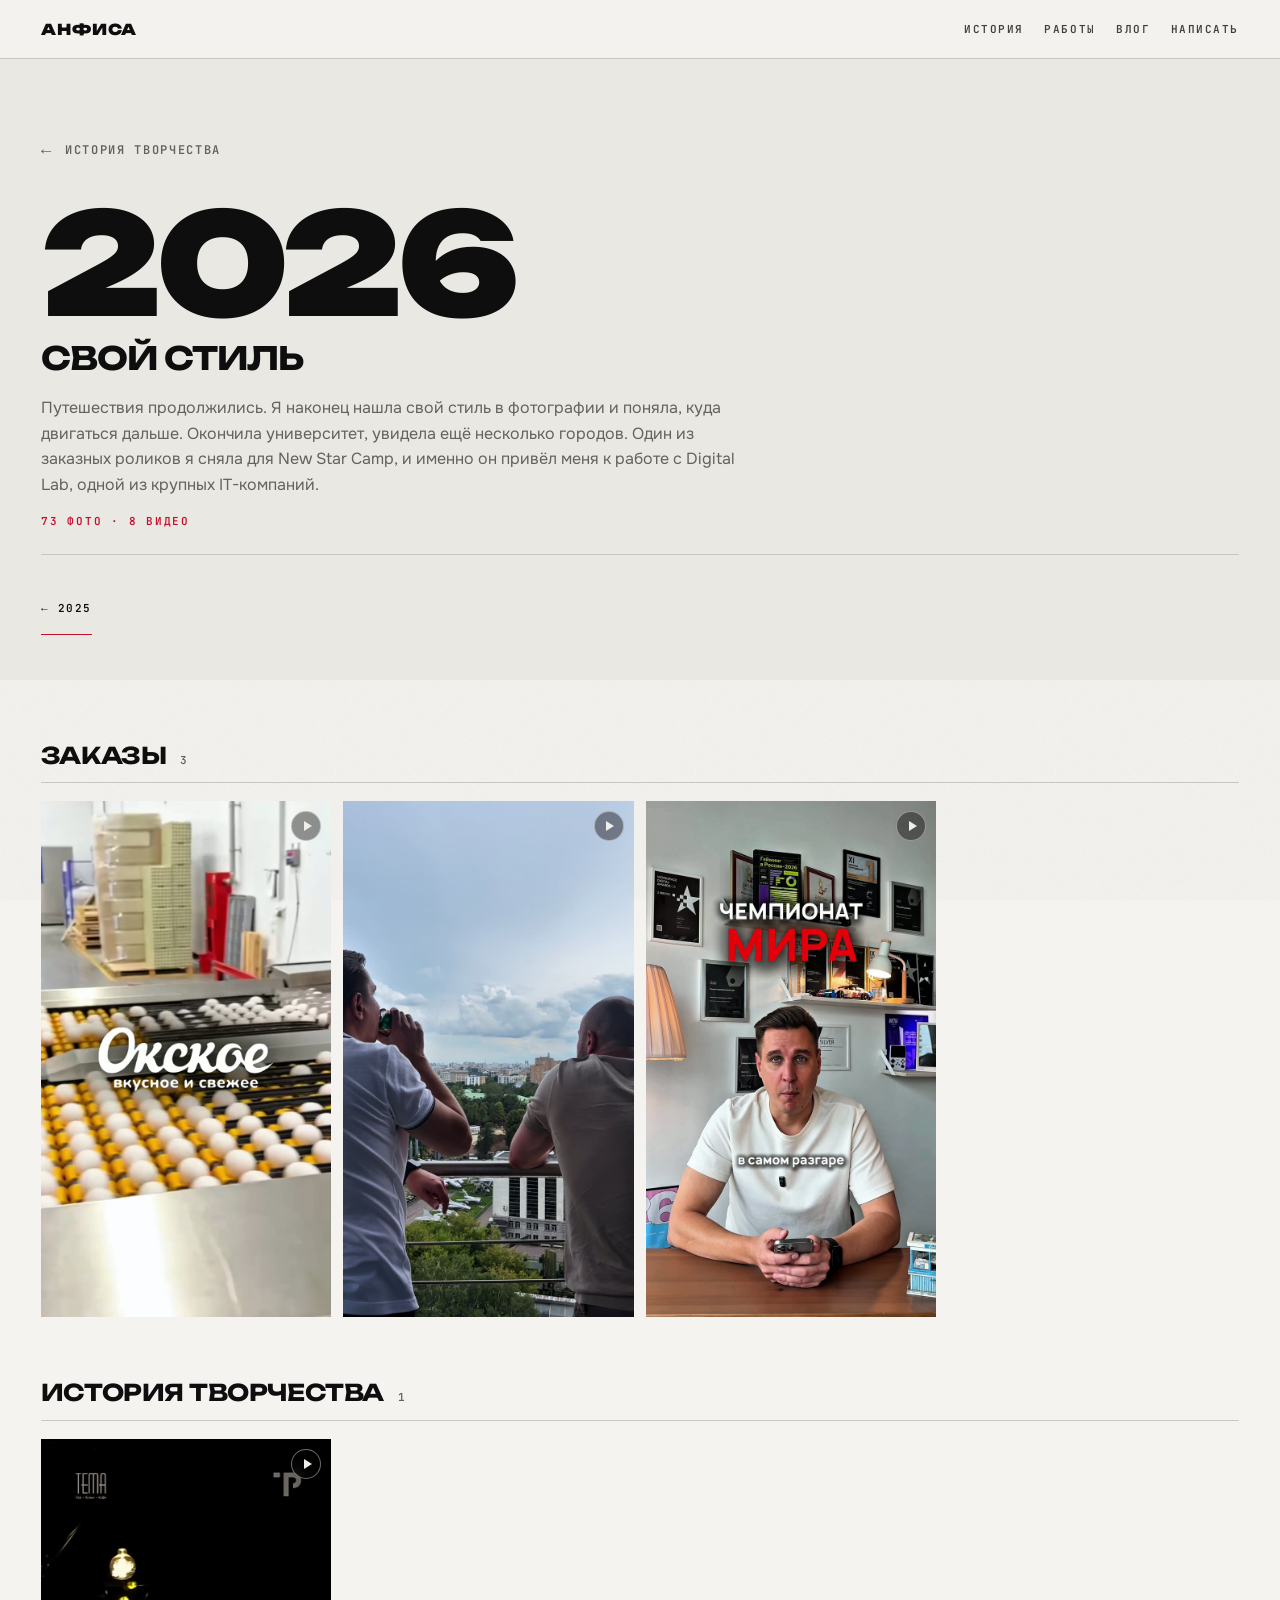
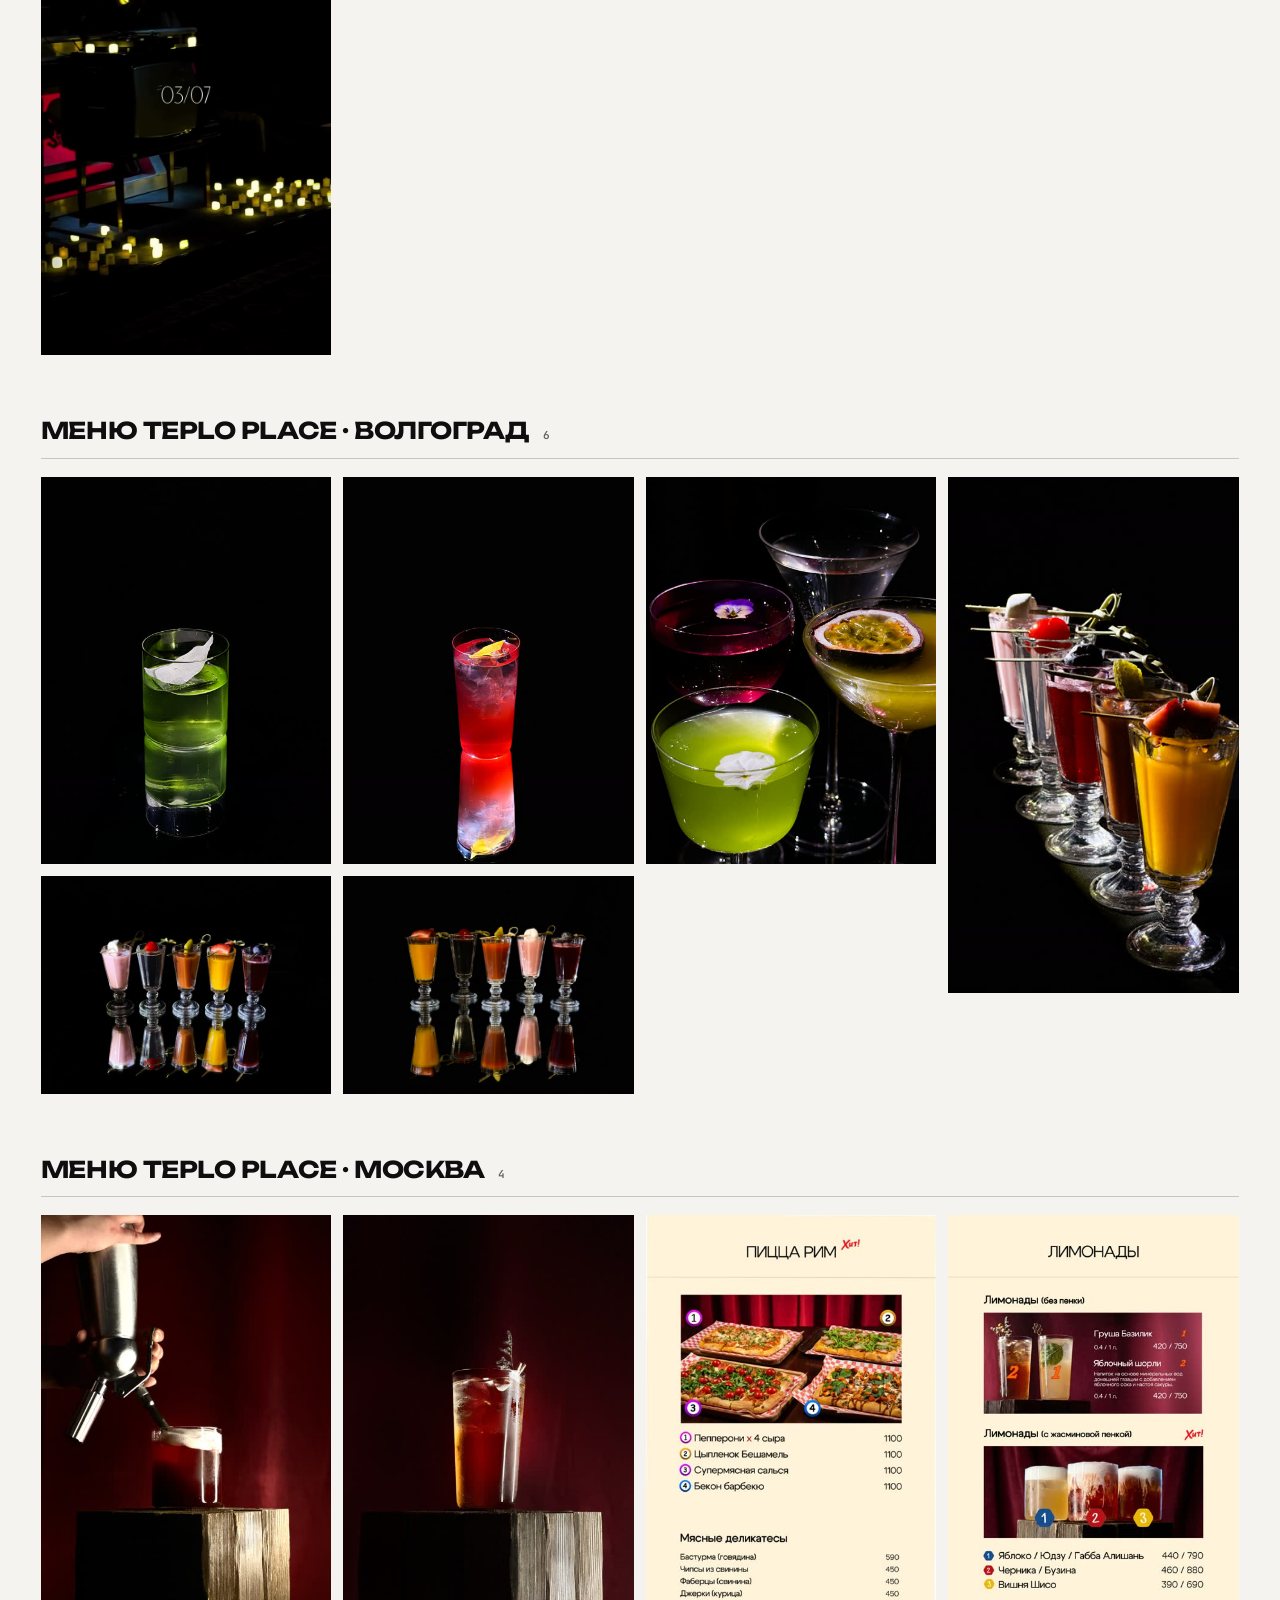
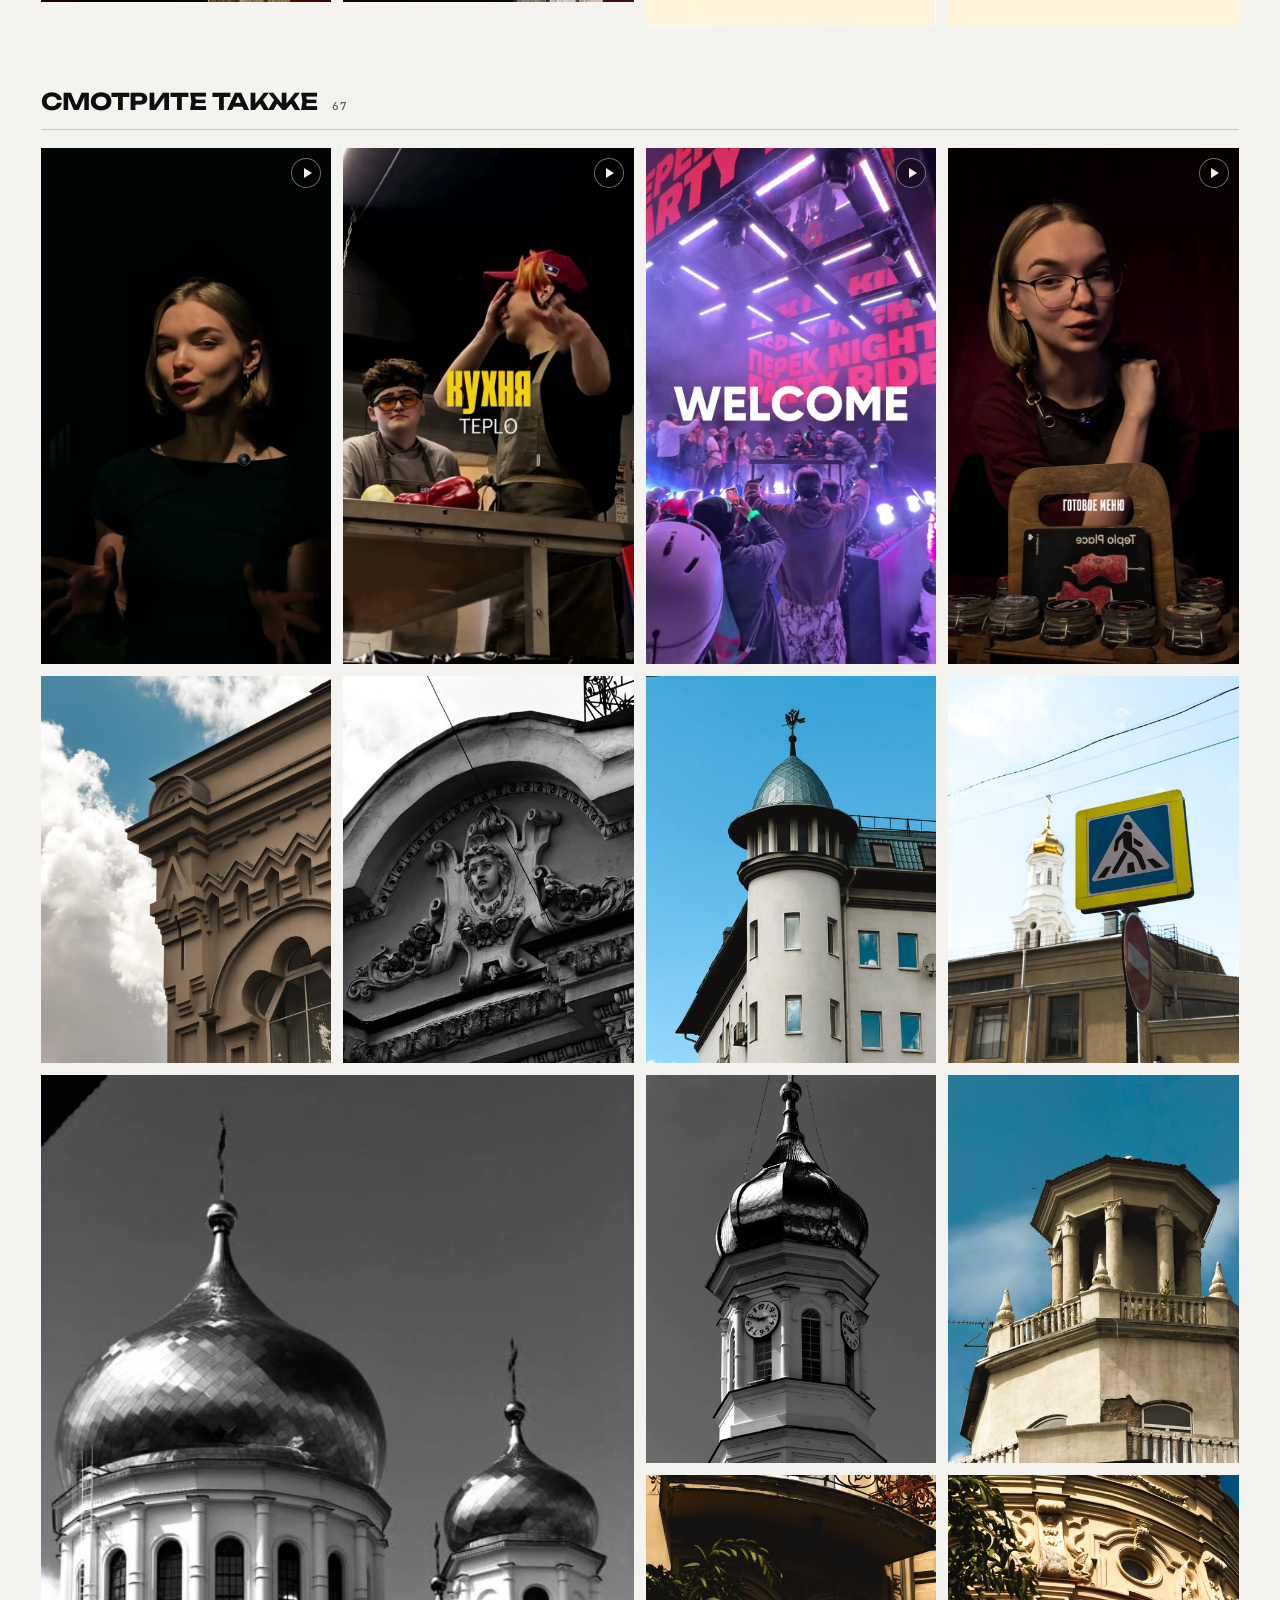
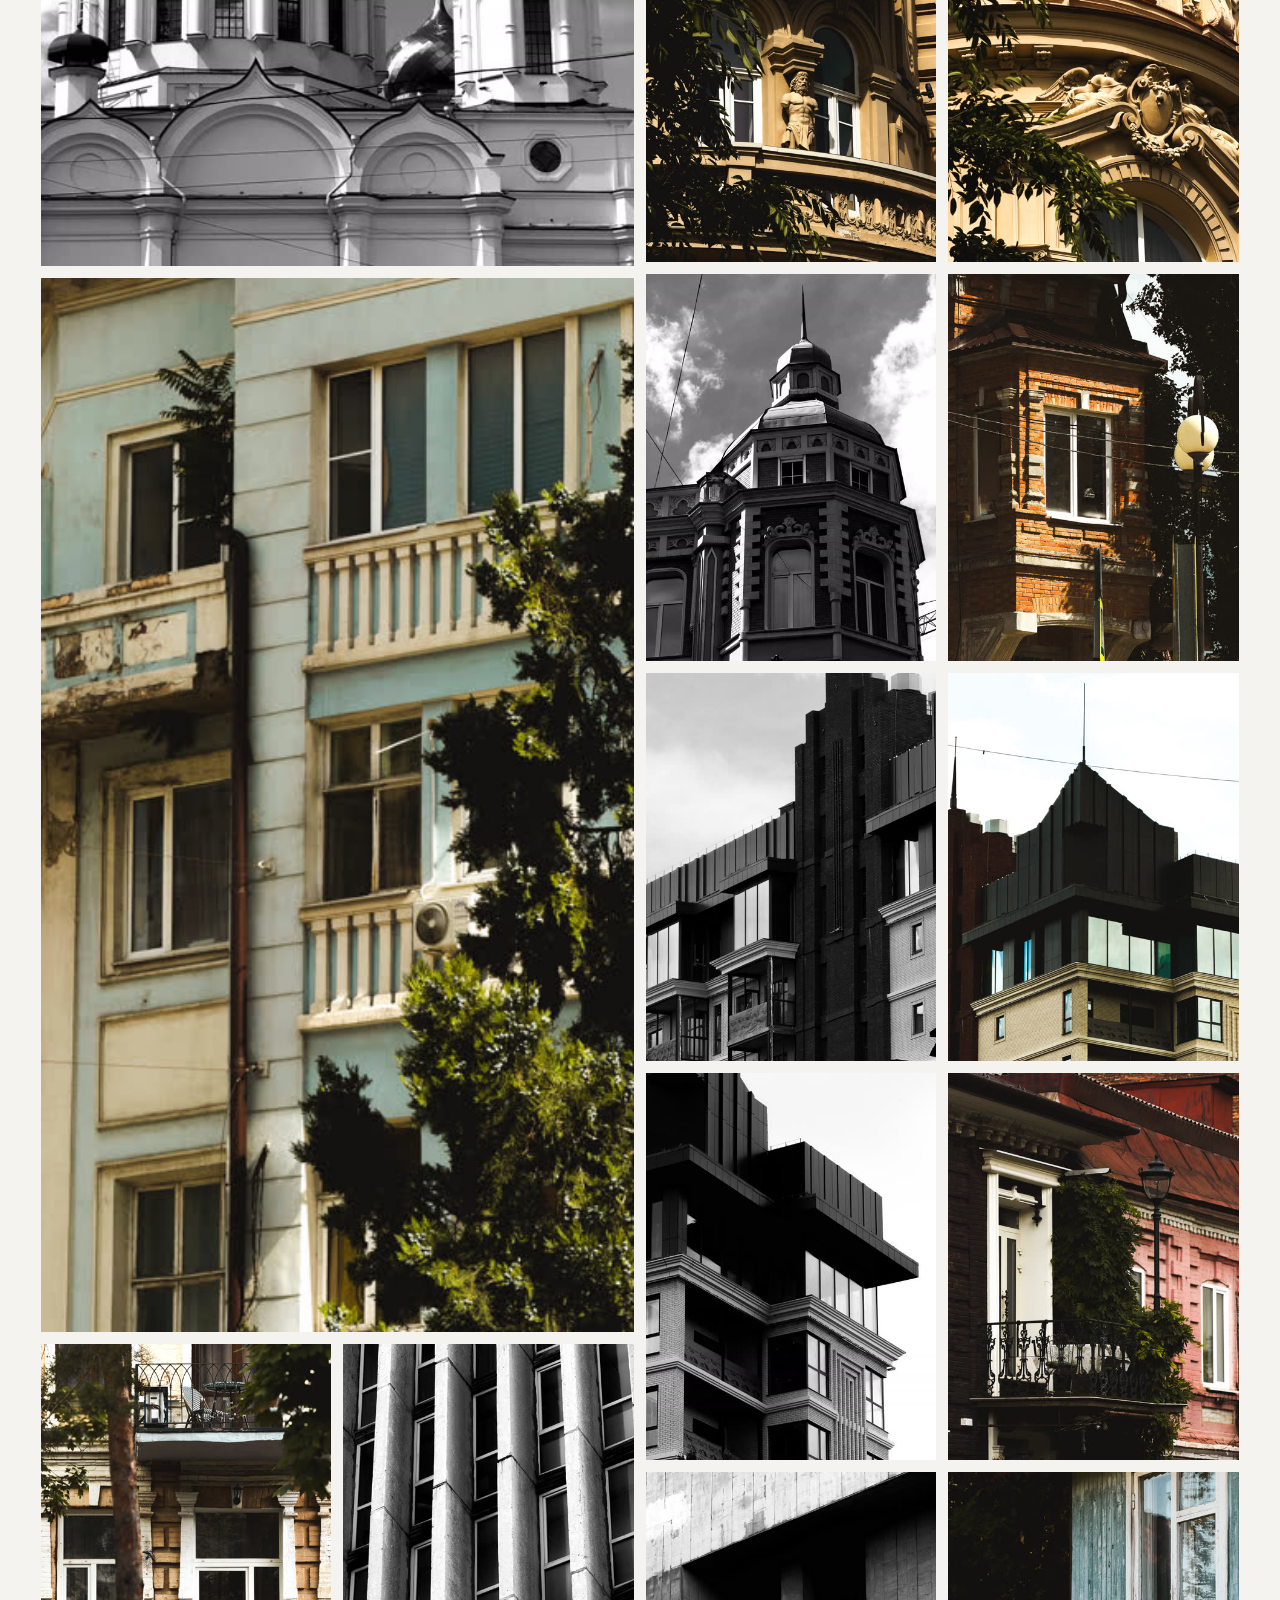
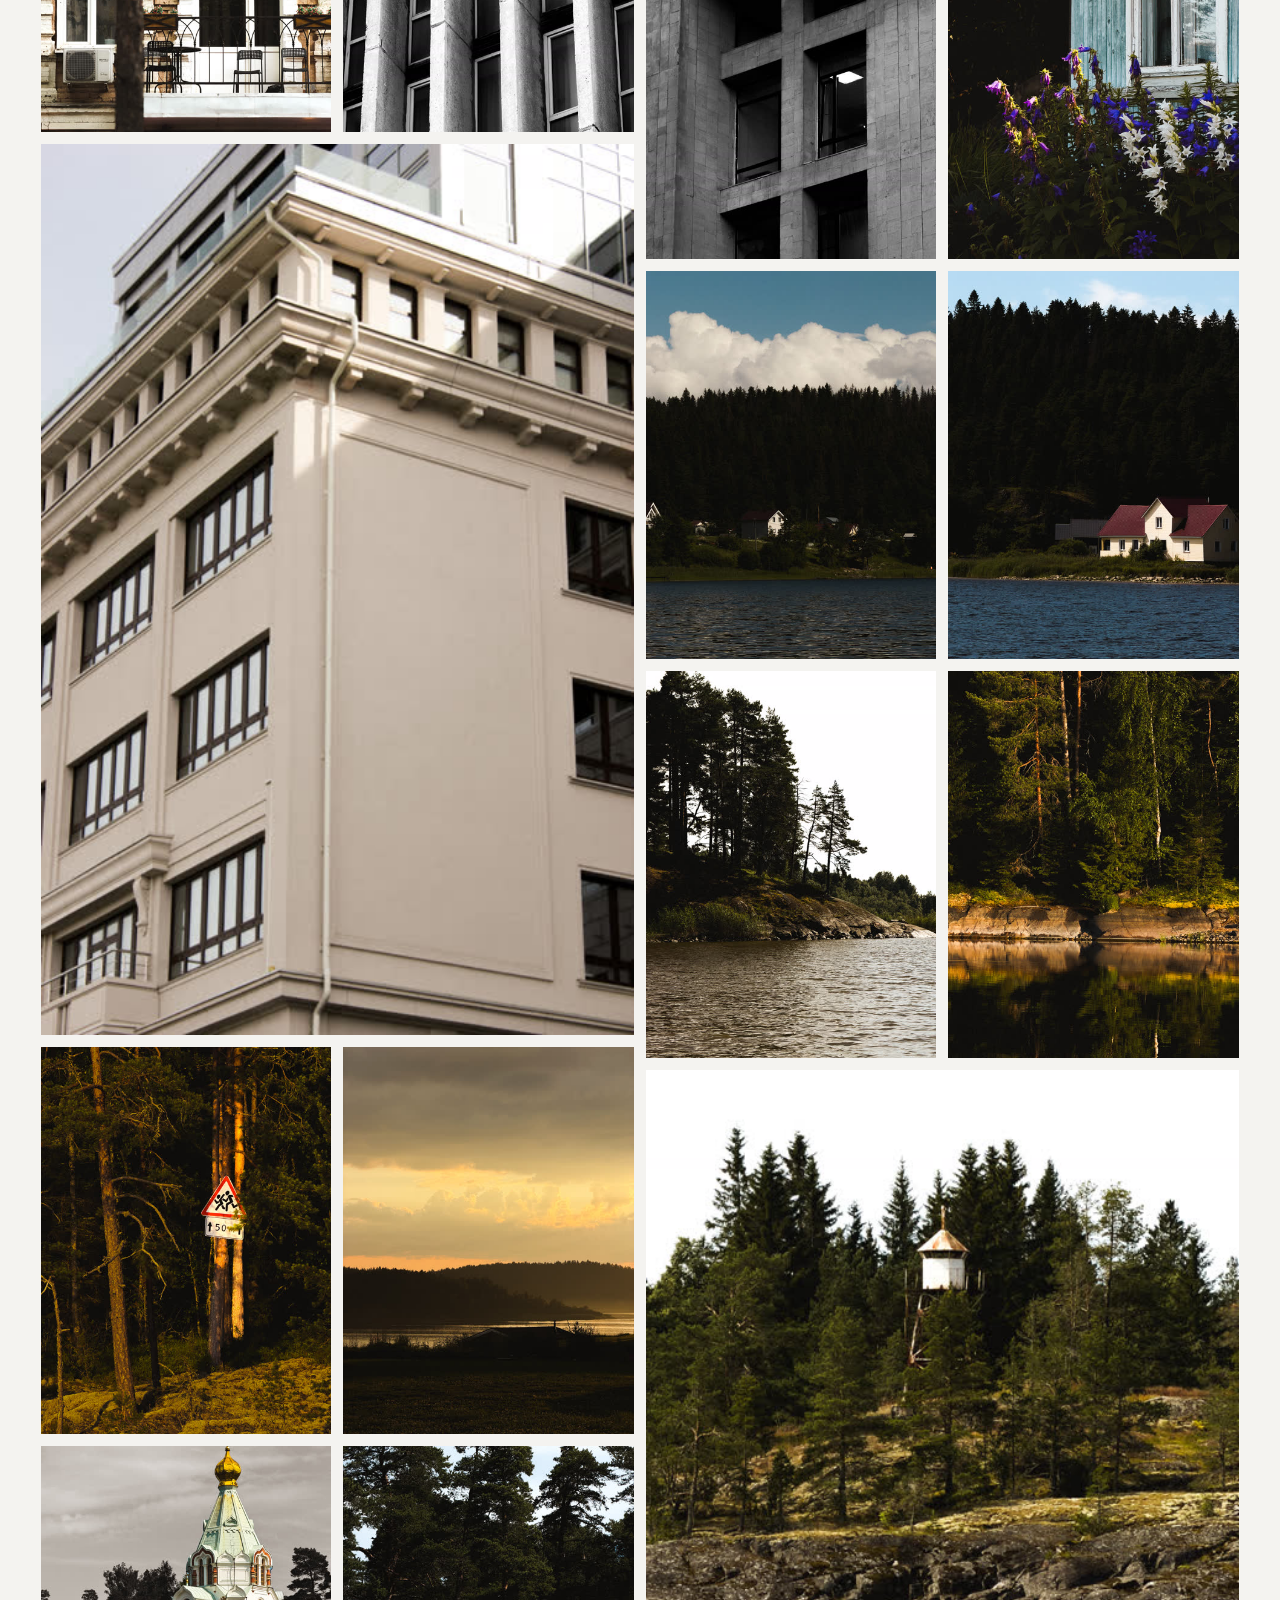
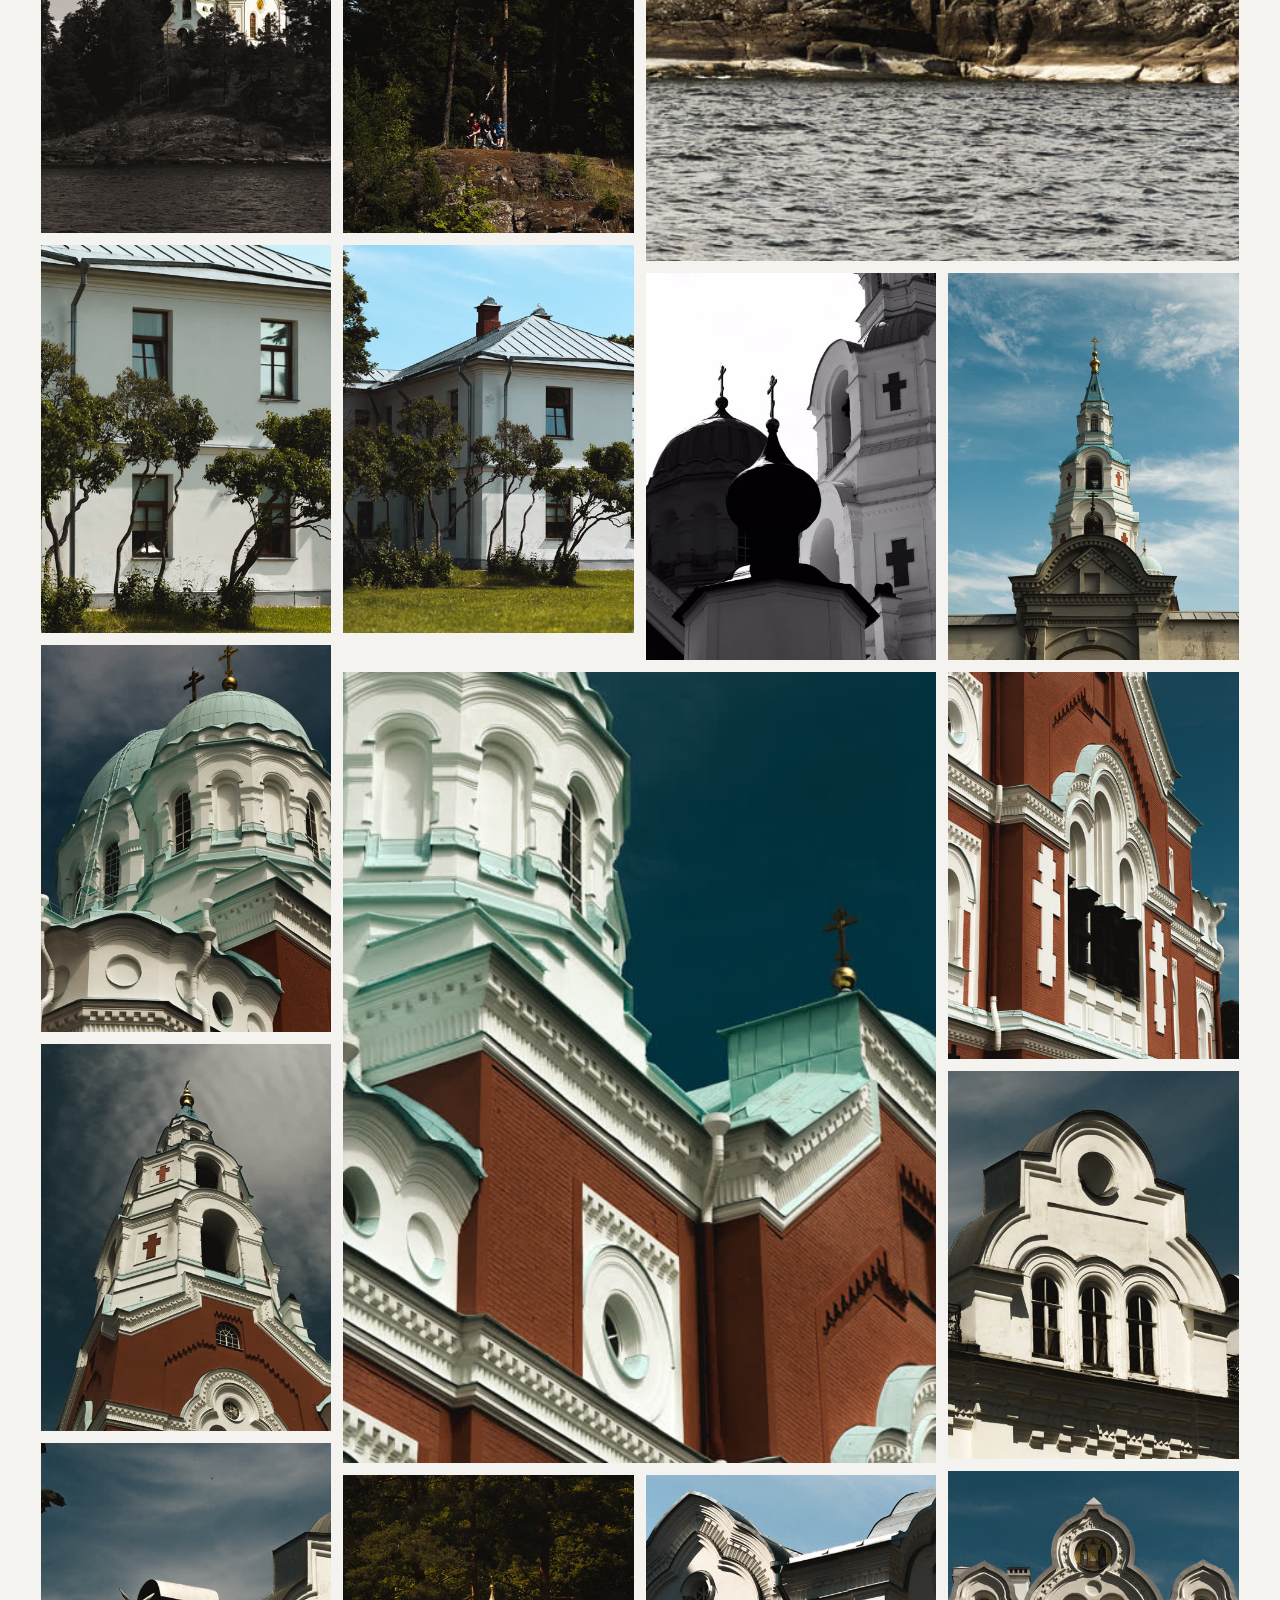
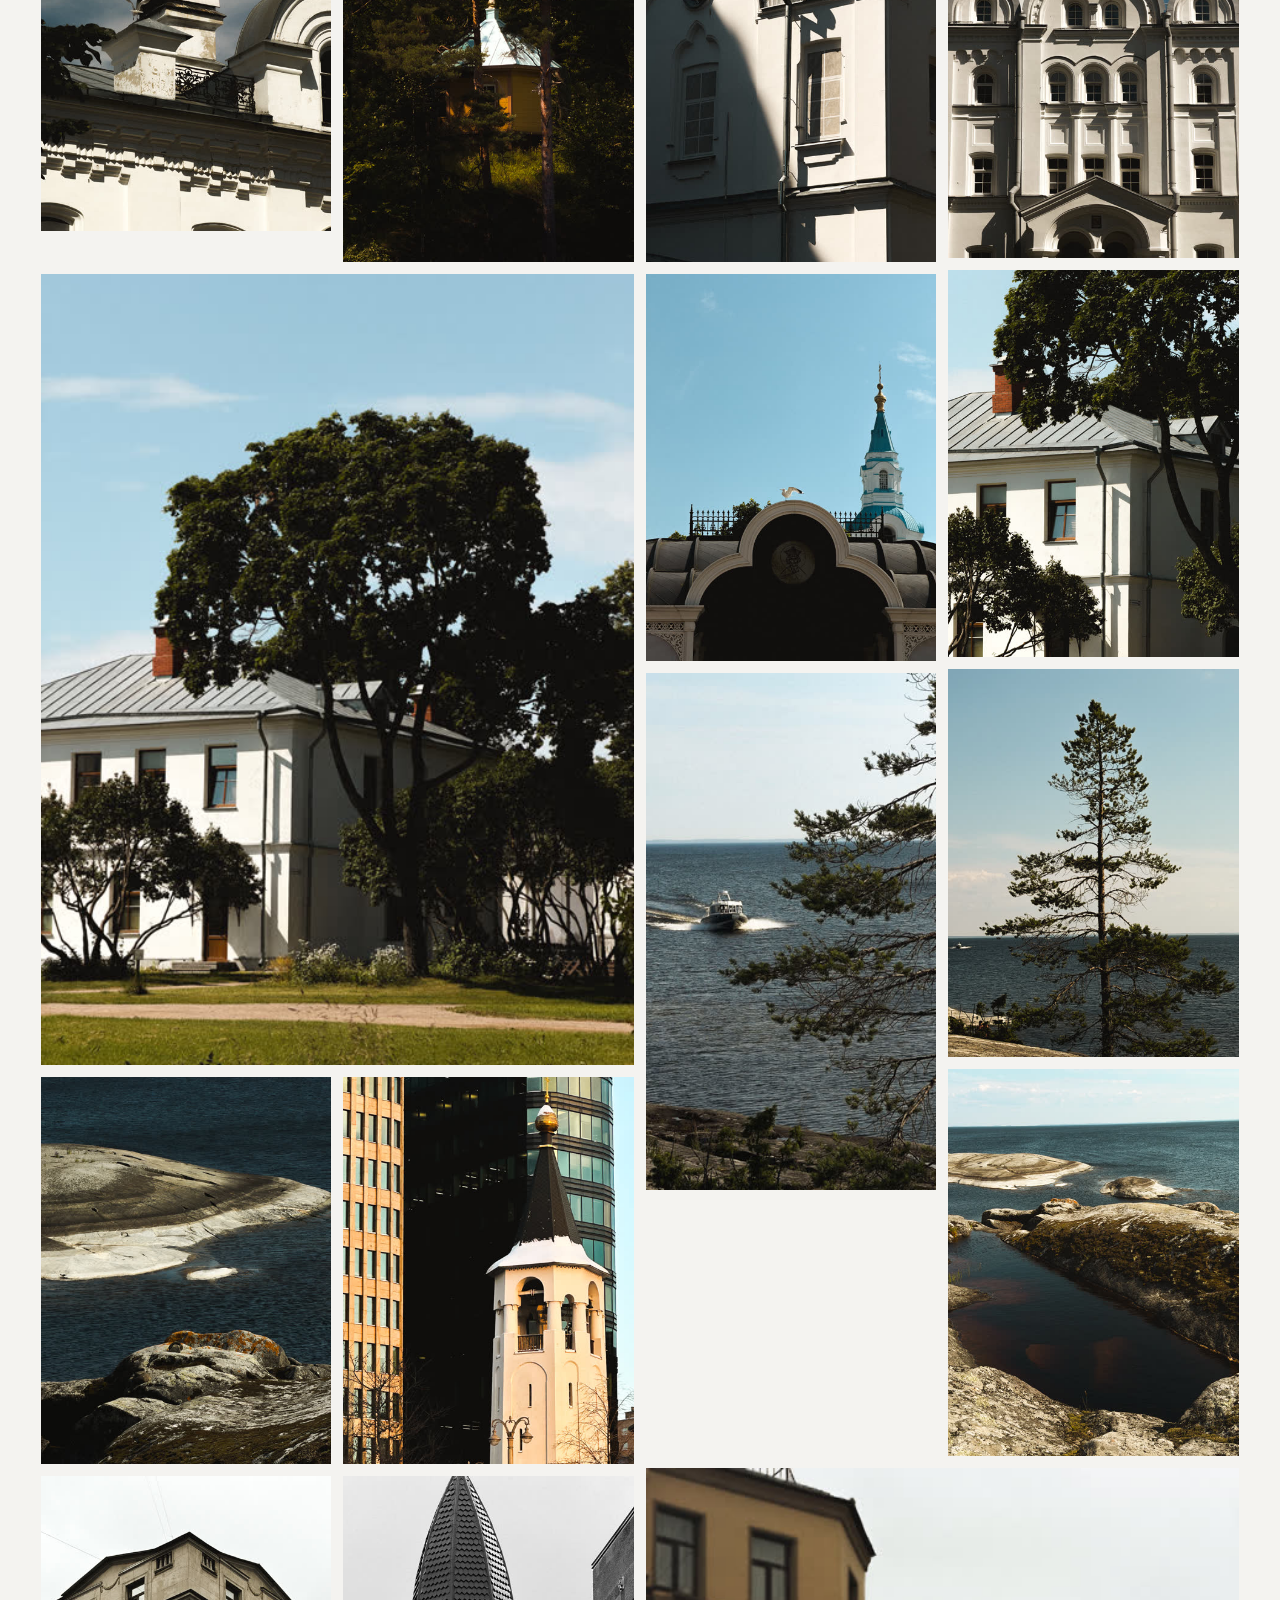
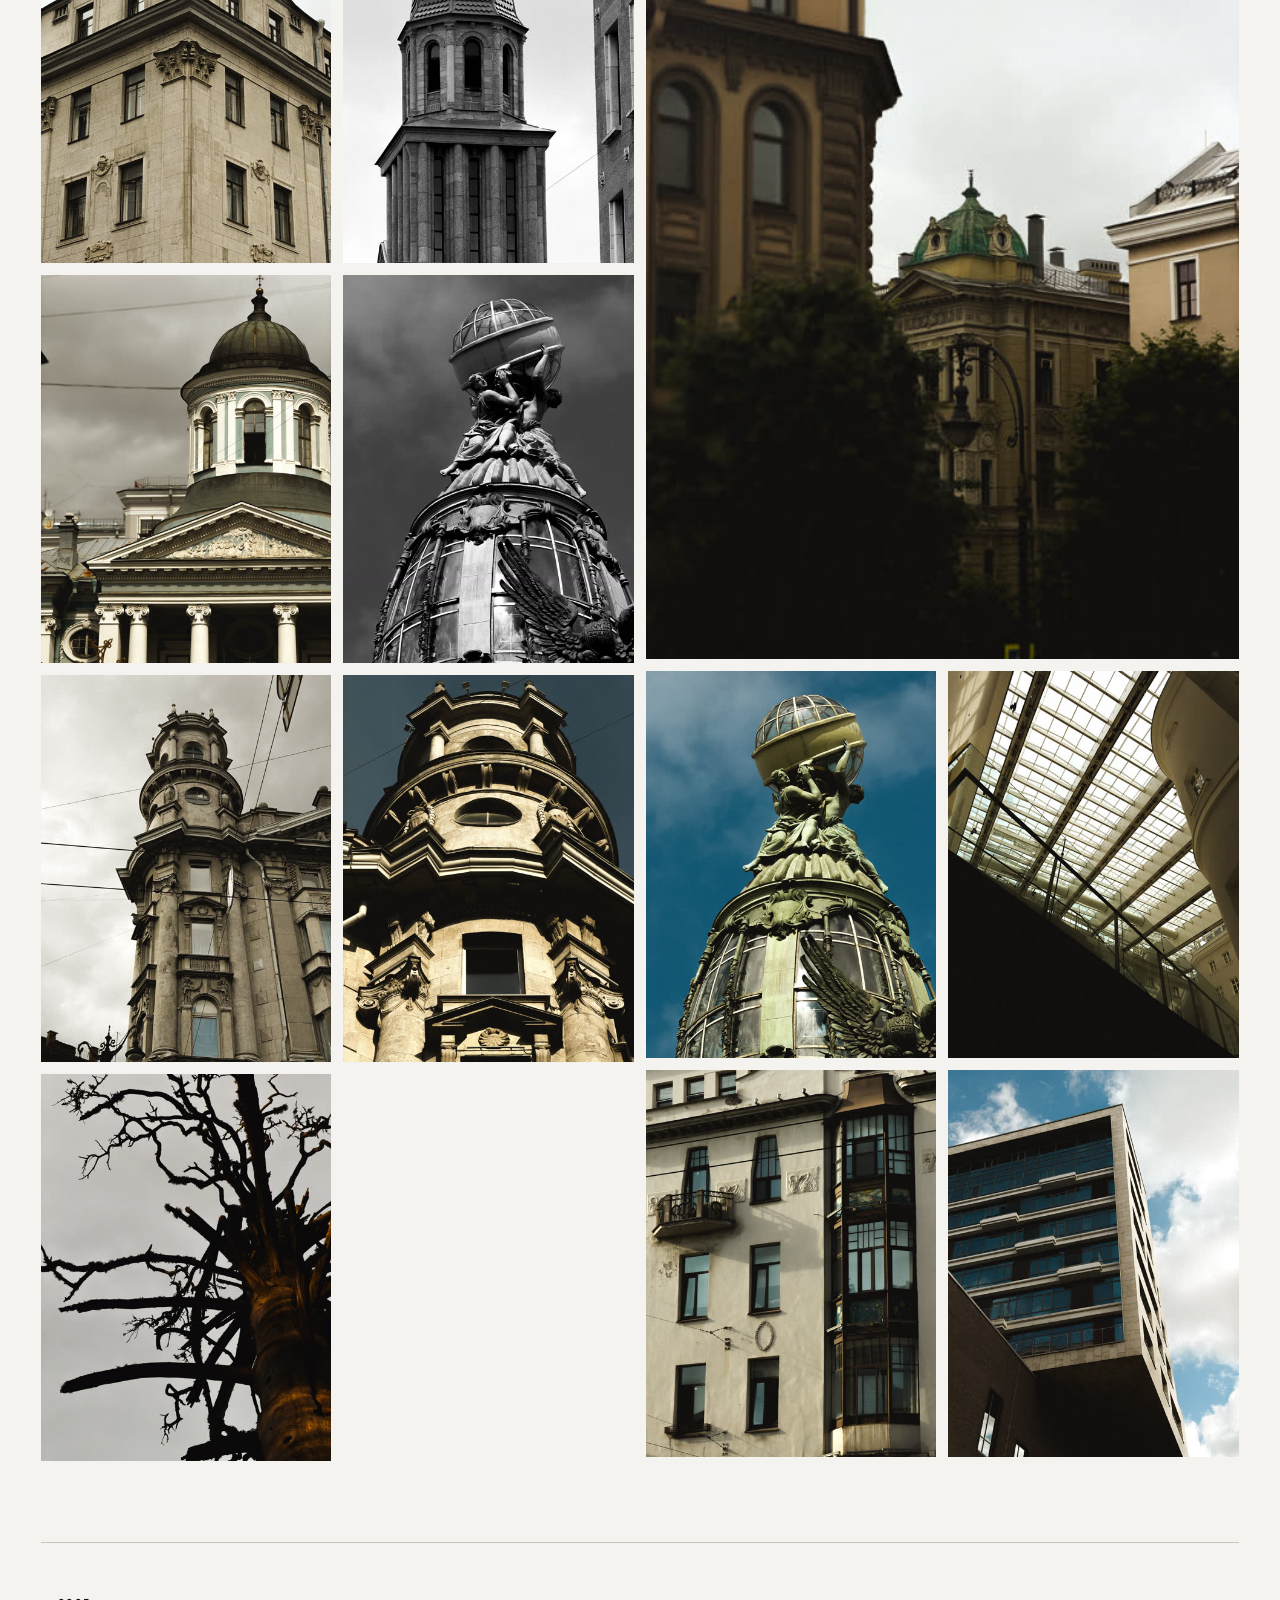
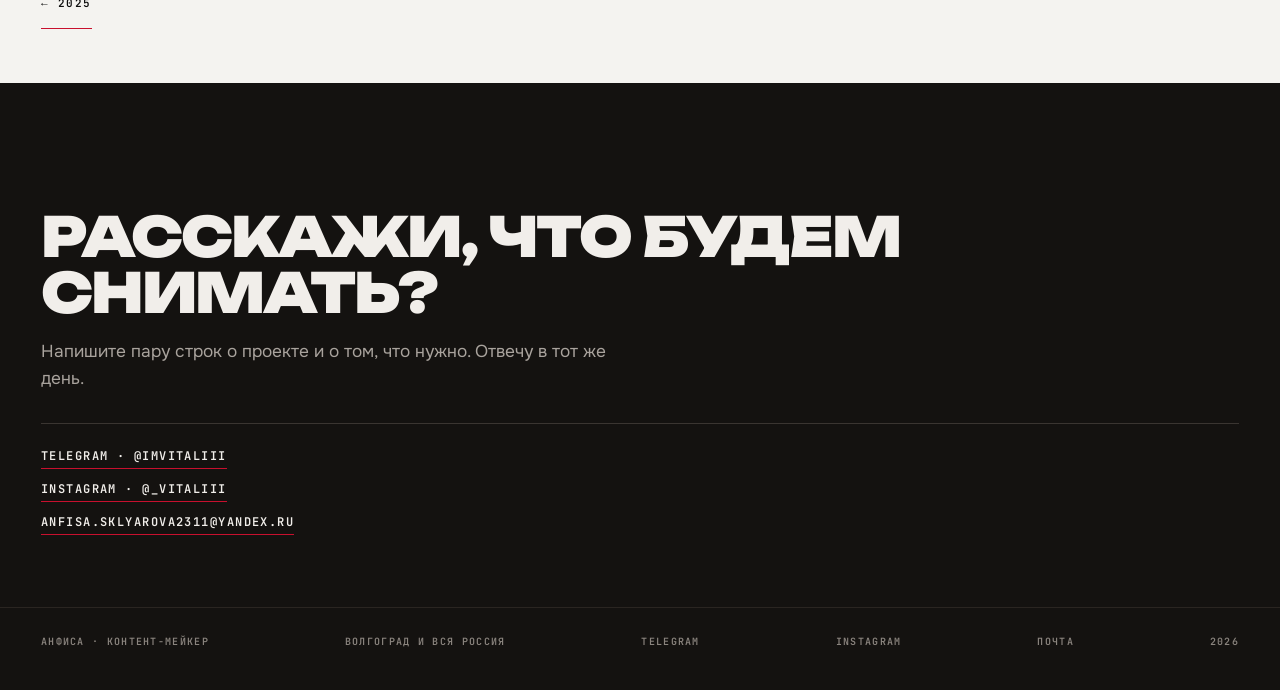
==== commit cddf6b7a: "Initial commit: portfolio site" ====
--- a/year.html
+++ b/year.html
@@ -35,6 +35,7 @@
       <h1 class="year-h1" id="yearHead">Год</h1>
       <p class="year-text" id="yearText"></p>
       <p class="year-count" id="yearCount"></p>
+      <nav class="year-nav year-nav--top" id="yearNavTop" aria-label="Соседние годы"></nav>
     </div>
   </header>
 
--- a/assets/site.css
+++ b/assets/site.css
@@ -308,6 +308,14 @@
   .story-right{grid-area:1 / 3 / 2 / 4}
 }
 
+/* На мобильных: сначала текст года (story-left), потом диск, потом ссылка (story-right).
+   order:-1 у диска убран — теперь он идёт вторым, после описания. */
+@media (max-width:1179px){
+  .story-left{order:1}
+  .disc{order:2}
+  .story-right{order:3}
+}
+
 .disc{
   position:relative;overflow:hidden;
   --seg-w:clamp(170px,20vw,290px);
@@ -318,7 +326,9 @@
   /* Диск обрезан по нижнему краю блока почти на самой широкой своей части:
      так он читается как тяжёлая пластина, вставшая из-за края страницы. */
   height:calc(var(--seg-w) * 2.55);
-  order:-1;
+  /* touch-action: pan-y разрешает странице скроллиться вертикально,
+     но горизонтальный свайп по диску перехватывает скрипт */
+  touch-action:pan-y;
 }
 @media (min-width:1180px){.disc{order:0}}
 /* На узком экране диск шире страницы: он выходит за поля до самых краёв
@@ -644,3 +654,8 @@
   padding-top:26px;border-top:1px solid var(--rule);
 }
 .year-nav:empty{display:none}
+/* Верхняя навигация: компактнее, без нижнего отступа, чуть ближе к тексту */
+.year-nav--top{
+  margin:clamp(20px,3vh,36px) 0 0;
+  padding-top:20px;
+}
